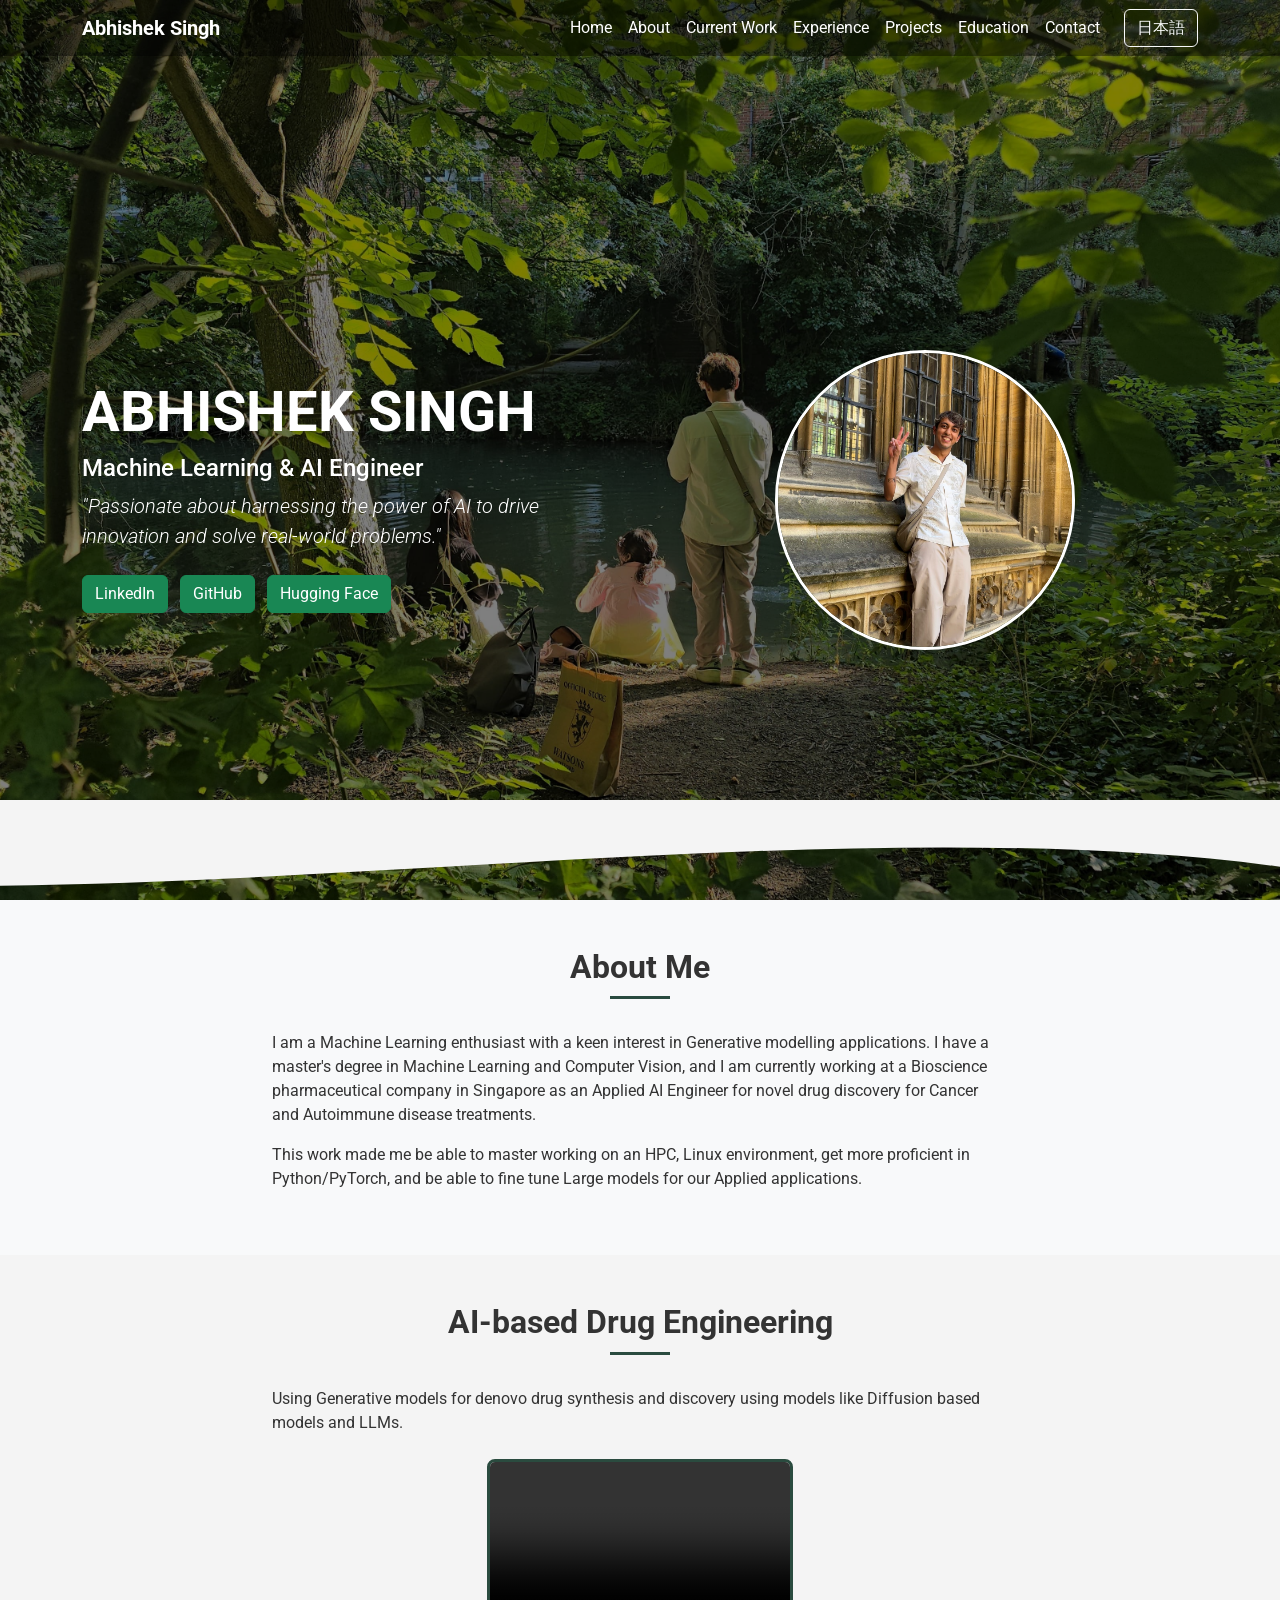
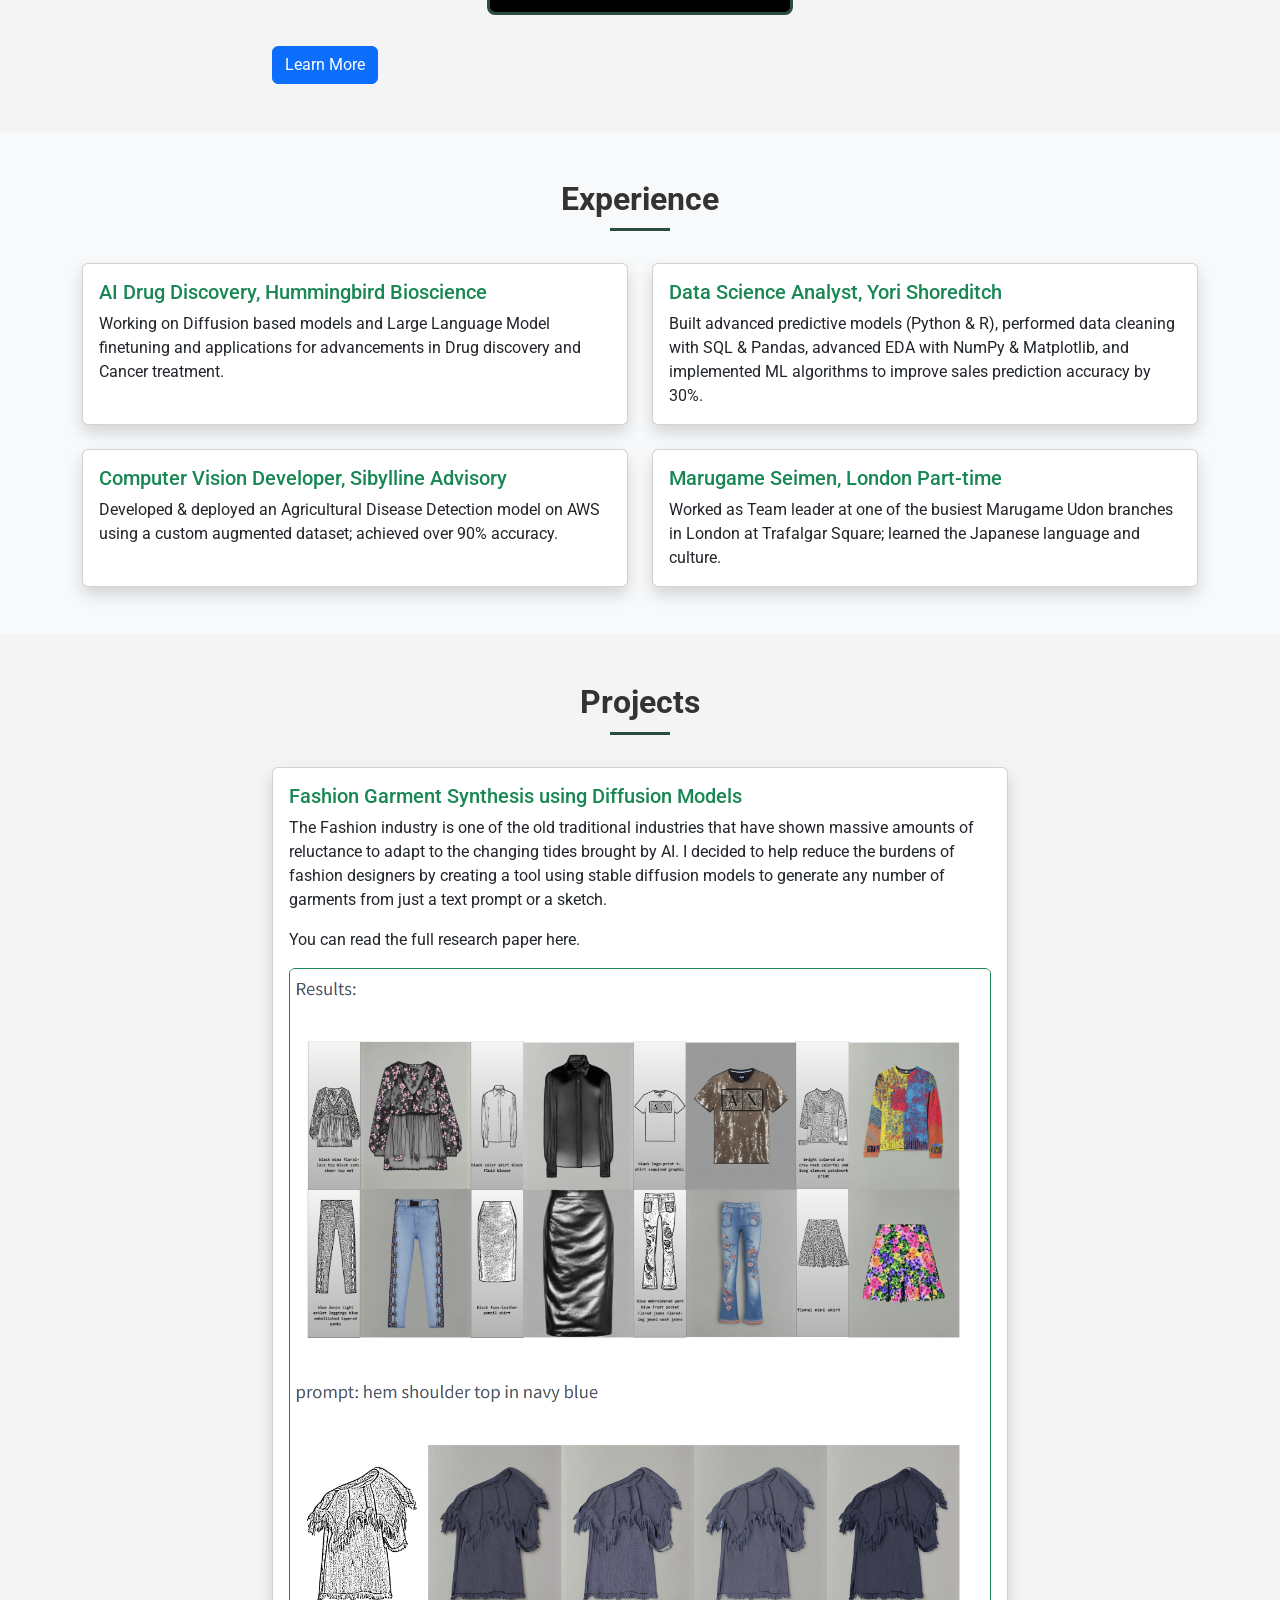
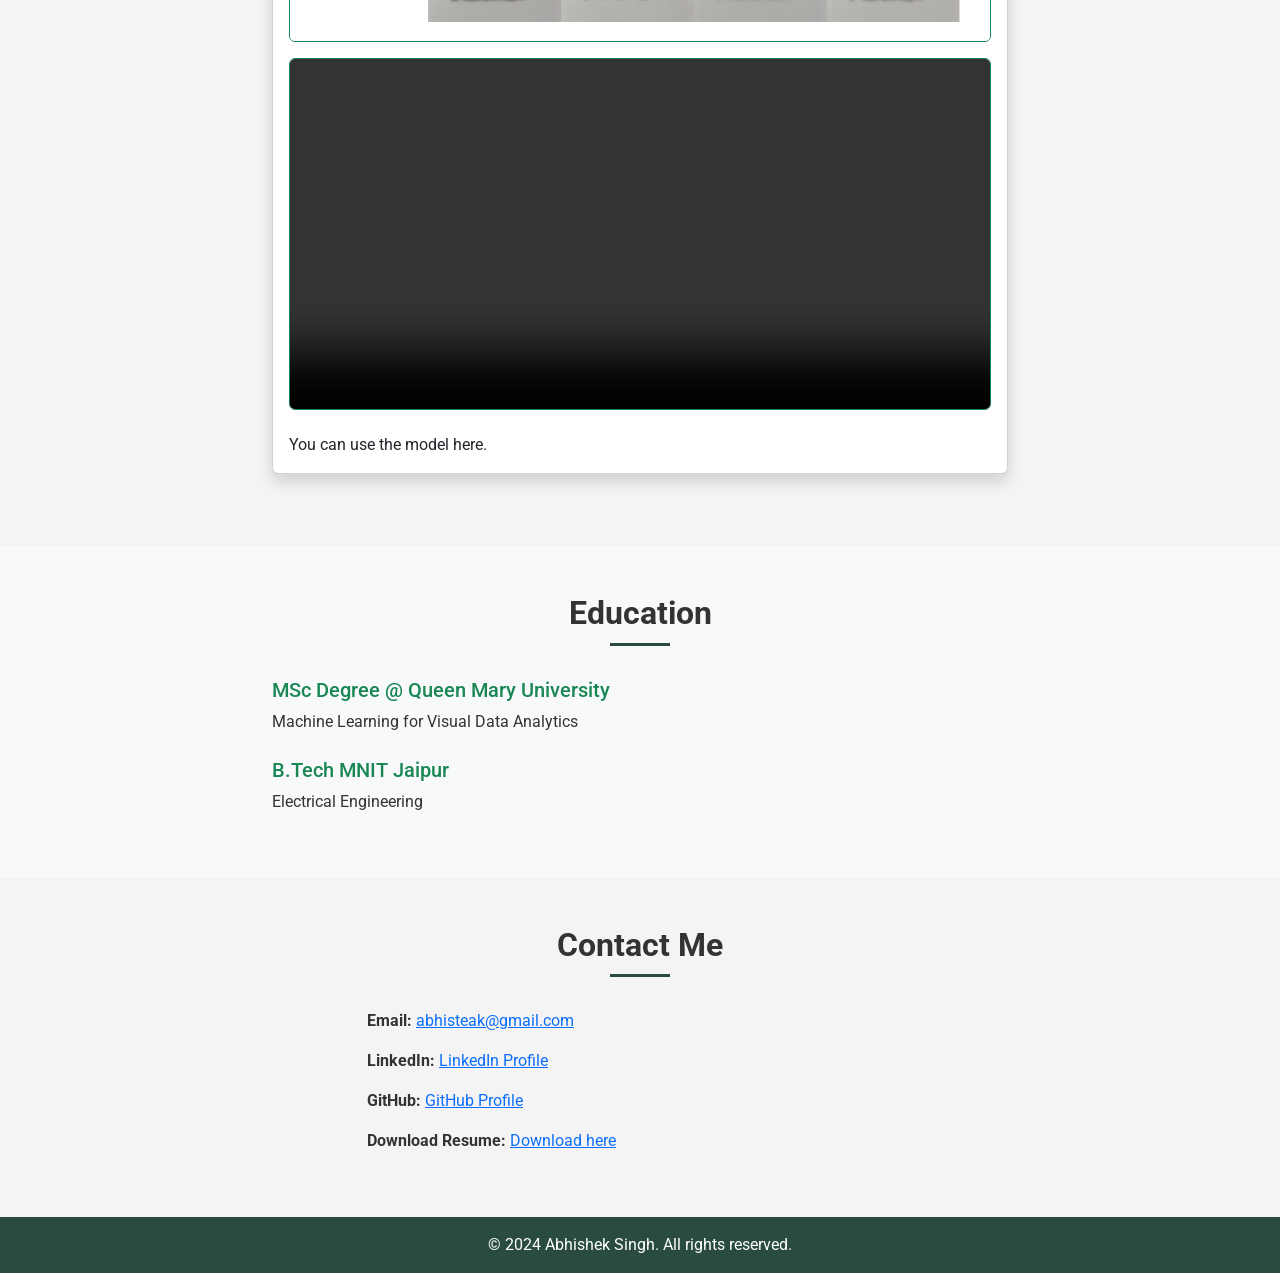
==== index.html @ 35bbe027 "Update index.html" ====
<!DOCTYPE html>
<html lang="en">
  <head>
    <meta charset="utf-8" />
    <meta name="viewport" content="width=device-width, initial-scale=1" />
    <title>Abhishek Singh | ML & AI Engineer</title>

    <!-- Bootstrap 5 CSS -->
    <link
      href="https://cdn.jsdelivr.net/npm/bootstrap@5.3.0/dist/css/bootstrap.min.css"
      rel="stylesheet"
    />

    <!-- Font Awesome (Icons) -->
    <link
      rel="stylesheet"
      href="https://cdnjs.cloudflare.com/ajax/libs/font-awesome/6.0.0-beta3/css/all.min.css"
    />

    <!-- Google Fonts: Roboto -->
    <link
      rel="stylesheet"
      href="https://fonts.googleapis.com/css2?family=Roboto:wght@300;400;500;700&display=swap"
    />

    <!-- Custom CSS -->
    <link rel="stylesheet" href="style.css" />
  </head>
  <body>
    <!-- ===== NAVBAR ===== -->
    <nav id="mainNav" class="navbar navbar-expand-lg navbar-dark fixed-top">
      <div class="container">
        <a class="navbar-brand fw-bold" href="#hero" id="nav-brand"
          >Abhishek Singh</a
        >
        <button
          class="navbar-toggler"
          type="button"
          data-bs-toggle="collapse"
          data-bs-target="#navbarResponsive"
          aria-controls="navbarResponsive"
          aria-expanded="false"
          aria-label="Toggle navigation"
        >
          <span class="navbar-toggler-icon"></span>
        </button>
        <div class="collapse navbar-collapse" id="navbarResponsive">
          <ul class="navbar-nav ms-auto mb-2 mb-lg-0">
            <li class="nav-item">
              <a class="nav-link" href="#hero" id="nav-home">Home</a>
            </li>
            <li class="nav-item">
              <a class="nav-link" href="#about" id="nav-about">About</a>
            </li>
            <li class="nav-item">
              <a class="nav-link" href="#showcase" id="nav-current-work"
                >Current Work</a
              >
            </li>
            <li class="nav-item">
              <a class="nav-link" href="#experience" id="nav-experience"
                >Experience</a
              >
            </li>
            <li class="nav-item">
              <a class="nav-link" href="#projects" id="nav-projects">Projects</a>
            </li>
            <li class="nav-item">
              <a class="nav-link" href="#education" id="nav-education"
                >Education</a
              >
            </li>
            <li class="nav-item">
              <a class="nav-link" href="#contact" id="nav-contact">Contact</a>
            </li>
          </ul>

          <!-- Translate Button -->
          <button class="btn btn-outline-light ms-3" id="translate-btn">
            日本語
          </button>
        </div>
      </div>
    </nav>

    <!-- ===== HERO SECTION ===== -->
    <header id="hero" class="hero-section d-flex align-items-center">
      <div class="hero-overlay"></div>
      <div class="container position-relative">
        <div class="row justify-content-center align-items-center">
          <!-- Hero Text -->
          <div
            class="col-lg-6 text-center text-lg-start hero-text mb-5 mb-lg-0"
            data-animate
          >
            <h1 class="display-4 fw-bold text-white" id="hero-title">
              ABHISHEK SINGH
            </h1>
            <h2 class="h4 text-white" id="hero-subtitle">
              Machine Learning &amp; AI Engineer
            </h2>
            <p class="lead fst-italic text-white mb-4" id="hero-tagline">
              "Passionate about harnessing the power of AI to drive innovation and solve
              real-world problems."
            </p>
            <div>
              <a
                href="https://www.linkedin.com/in/abhishekk5ingh"
                target="_blank"
                class="btn btn-success me-2 mb-2"
                id="hero-linkedin"
              >
                <i class="fab fa-linkedin"></i> LinkedIn
              </a>
              <a
                href="https://github.com/Abhi5ingh"
                target="_blank"
                class="btn btn-success me-2 mb-2"
                id="hero-github"
              >
                <i class="fab fa-github"></i> GitHub
              </a>
              <a
                href="https://huggingface.co/Abhi5ingh"
                target="_blank"
                class="btn btn-success mb-2"
                id="hero-huggingface"
              >
                <i class="fas fa-robot"></i> Hugging Face
              </a>
            </div>
          </div>

          <!-- Hero Image -->
          <div class="col-lg-6 text-center hero-image" data-animate>
            <img
              src="IMG_4538.jpg"
              alt="Abhishek Singh"
              class="rounded-circle border border-3 border-white shadow"
              style="width:300px; height:300px; object-fit:cover;"
            />
          </div>
        </div>
      </div>
      <!-- Wave Divider -->
      <div class="hero-wave">
        <svg viewBox="0 0 500 150" preserveAspectRatio="none">
          <path
            d="M0.00,49.98 C150.00,150.00 349.80,-50.00 500.00,49.98
               L500.00,150.00 L0.00,150.00 Z"
          ></path>
        </svg>
      </div>
    </header>

    <!-- ===== ABOUT SECTION ===== -->
    <section id="about" class="py-5 bg-light">
      <div class="container">
        <div class="text-center mb-4">
          <h2 class="section-title" id="about-title">About Me</h2>
        </div>
        <div class="row justify-content-center">
          <div class="col-lg-8" data-animate>
            <p class="mb-3" id="about-text1">
              I am a Machine Learning enthusiast with a keen interest in Generative
              modelling applications. I have a master's degree in Machine Learning and
              Computer Vision, and I am currently working at a Bioscience pharmaceutical
              company in Singapore as an Applied AI Engineer for novel drug discovery for
              Cancer and Autoimmune disease treatments.
            </p>
            <p id="about-text2">
              This work made me be able to master working on an HPC, Linux environment, get
              more proficient in Python/PyTorch, and be able to fine tune Large models for
              our Applied applications.
            </p>
          </div>
        </div>
      </div>
    </section>

    <!-- ===== SHOWCASE / CURRENT WORK ===== -->
    <section id="showcase" class="py-5">
      <div class="container">
        <div class="text-center mb-4">
          <h2 class="section-title" id="showcase-title">AI-based Drug Engineering</h2>
        </div>
        <div class="row justify-content-center">
          <div class="col-lg-8" data-animate>
            <p id="showcase-text">
              Using Generative models for denovo drug synthesis and discovery using models
              like Diffusion based models and LLMs.
            </p>
            <div class="text-center my-4">
              <video
                controls
                autoplay
                loop
                muted
                style="max-width:100%; border:3px solid #2A4B3F; border-radius:8px;"
              >
                <source src="XXXX_camera-spin.mp4" type="video/mp4" />
                Your browser does not support the video tag.
              </video>
            </div>
            <button id="more-info-btn" class="btn btn-primary">Learn More</button>
          </div>
        </div>
      </div>
    </section>

    <!-- Showcase Modal (Bootstrap) -->
    <div
      class="modal fade"
      id="showcaseModal"
      tabindex="-1"
      aria-labelledby="showcaseModalLabel"
      aria-hidden="true"
    >
      <div class="modal-dialog modal-dialog-centered modal-lg">
        <div class="modal-content">
          <div class="modal-header" id="modal-header">
            <h3 class="modal-title" id="modal-title">Showcase Details</h3>
            <button
              type="button"
              class="btn-close"
              data-bs-dismiss="modal"
              aria-label="Close"
            ></button>
          </div>
          <div class="modal-body" id="modal-body">
            <p id="modal-paragraph">
              During my 6-month tenure in Singapore, I delved deeper into Bioinformatics
              and Microbiology, merging that knowledge with advanced AI/ML techniques to
              pioneer a revolutionary approach to drug discovery. By leveraging
              generative models such as <strong>RFDiffusion</strong> and large language
              models (<strong>ESM3, ProBert</strong>), I worked on designing novel
              antibodies to combat cancer and autoimmune diseases. This synergy between
              biology and AI has the potential to accelerate breakthroughs and bring
              transformative treatments to patients worldwide.
            </p>
            <img src="prot.gif" alt="Detailed GIF" class="img-fluid" />
          </div>
        </div>
      </div>
    </div>

    <!-- ===== EXPERIENCE SECTION ===== -->
    <section id="experience" class="py-5 bg-light">
      <div class="container">
        <div class="text-center mb-4">
          <h2 class="section-title" id="experience-title">Experience</h2>
        </div>
        <div class="row row-cols-1 row-cols-md-2 g-4">
          <div class="col" data-animate>
            <div class="card h-100 shadow">
              <div class="card-body">
                <h5 class="card-title text-success" id="exp1-title">
                  AI Drug Discovery, Hummingbird Bioscience
                </h5>
                <p class="card-text" id="exp1-text">
                  Working on Diffusion based models and Large Language Model finetuning and
                  applications for advancements in Drug discovery and Cancer treatment.
                </p>
              </div>
            </div>
          </div>
          <div class="col" data-animate>
            <div class="card h-100 shadow">
              <div class="card-body">
                <h5 class="card-title text-success" id="exp2-title">
                  Data Science Analyst, Yori Shoreditch
                </h5>
                <p class="card-text" id="exp2-text">
                  Built advanced predictive models (Python &amp; R), performed data cleaning
                  with SQL &amp; Pandas, advanced EDA with NumPy &amp; Matplotlib, and
                  implemented ML algorithms to improve sales prediction accuracy by 30%.
                </p>
              </div>
            </div>
          </div>
          <div class="col" data-animate>
            <div class="card h-100 shadow">
              <div class="card-body">
                <h5 class="card-title text-success" id="exp3-title">
                  Computer Vision Developer, Sibylline Advisory
                </h5>
                <p class="card-text" id="exp3-text">
                  Developed &amp; deployed an Agricultural Disease Detection model on AWS
                  using a custom augmented dataset; achieved over 90% accuracy.
                </p>
              </div>
            </div>
          </div>
          <div class="col" data-animate>
            <div class="card h-100 shadow">
              <div class="card-body">
                <h5 class="card-title text-success" id="exp4-title">
                  Marugame Seimen, London Part-time
                </h5>
                <p class="card-text" id="exp4-text">
                  Worked as Team leader at one of the busiest Marugame Udon branches in
                  London at Trafalgar Square; learned the Japanese language and culture.
                </p>
              </div>
            </div>
          </div>
        </div>
      </div>
    </section>

    <!-- ===== PROJECTS SECTION ===== -->
    <section id="projects" class="py-5">
      <div class="container">
        <div class="text-center mb-4">
          <h2 class="section-title" id="projects-title">Projects</h2>
        </div>
        <div class="row justify-content-center">
          <div class="col-lg-8" data-animate>
            <div class="card mb-4 shadow">
              <div class="card-body">
                <h5 class="card-title text-success" id="proj1-title">
                  Fashion Garment Synthesis using Diffusion Models
                </h5>
                <p class="card-text" id="proj1-text1">
                  The Fashion industry is one of the old traditional industries that have
                  shown massive amounts of reluctance to adapt to the changing tides
                  brought by AI. I decided to help reduce the burdens of fashion designers
                  by creating a tool using stable diffusion models to generate any number
                  of garments from just a text prompt or a sketch.
                </p>
                <p class="card-text" id="proj1-text2">
                  You can read the full research paper
                  <a href="https://arxiv.org/abs/2404.18591" target="_blank">here</a>.
                </p>
                <img
                  src="ss.png"
                  alt="Fashion Garment Results"
                  class="img-fluid mb-3 border border-success rounded"
                />
                <video
                  controls
                  autoplay
                  loop
                  muted
                  class="w-100 border border-success rounded mb-3"
                >
                  <source src="sd.mp4" type="video/mp4" />
                </video>
                <p class="card-text" id="proj1-text3">
                  You can use the model
                  <a
                    href="https://huggingface.co/spaces/Abhi5ingh/fashionsd"
                    target="_blank"
                    >here</a
                  >.
                </p>
              </div>
            </div>
          </div>
        </div>
      </div>
    </section>

    <!-- ===== EDUCATION SECTION ===== -->
    <section id="education" class="py-5 bg-light">
      <div class="container">
        <div class="text-center mb-4">
          <h2 class="section-title" id="education-title">Education</h2>
        </div>
        <div class="row justify-content-center">
          <div class="col-lg-8" data-animate>
            <h5 class="text-success" id="edu1-title">MSc Degree @ Queen Mary University</h5>
            <p id="edu1-text">Machine Learning for Visual Data Analytics</p>
            <h5 class="text-success mt-4" id="edu2-title">B.Tech MNIT Jaipur</h5>
            <p id="edu2-text">Electrical Engineering</p>
          </div>
        </div>
      </div>
    </section>

    <!-- ===== CONTACT SECTION ===== -->
    <section id="contact" class="py-5">
      <div class="container">
        <div class="text-center mb-4">
          <h2 class="section-title" id="contact-title">Contact Me</h2>
        </div>
        <div class="row justify-content-center">
          <div class="col-lg-6" data-animate>
            <p>
              <strong id="contact-email-label">Email:</strong>
              <a href="mailto:abhisteak@gmail.com" id="contact-email-link"
                >abhisteak@gmail.com</a
              >
            </p>
            <p>
              <strong id="contact-linkedin-label">LinkedIn:</strong>
              <a
                href="https://www.linkedin.com/in/abhishekk5ingh"
                target="_blank"
                id="contact-linkedin-link"
                >LinkedIn Profile</a
              >
            </p>
            <p>
              <strong id="contact-github-label">GitHub:</strong>
              <a href="https://github.com/Abhi5ingh" target="_blank" id="contact-github-link"
                >GitHub Profile</a
              >
            </p>
            <p>
              <strong id="contact-resume-label">Download Resume:</strong>
              <a href="abhi_tech_uk.pdf" target="_blank" id="contact-resume-link"
                >Download here</a
              >
            </p>
          </div>
        </div>
      </div>
    </section>

    <!-- ===== FOOTER ===== -->
    <footer class="py-3" style="background-color: #2A4B3F;">
      <div class="container text-center text-white">
        <p class="mb-0" id="footer-text">© 2024 Abhishek Singh. All rights reserved.</p>
      </div>
    </footer>

    <!-- Bootstrap 5 JS (Popper + Bootstrap) -->
    <script
      src="https://cdn.jsdelivr.net/npm/bootstrap@5.3.0/dist/js/bootstrap.bundle.min.js"
    ></script>

    <!-- Custom JS -->
    <script src="script.js"></script>
  </body>
</html>
---- style.css ----
/* style.css
   Custom styling for your Bootstrap-based site
*/

/* Body defaults */
body {
  font-family: 'Roboto', sans-serif;
  background-color: #f4f4f4;
  color: #333;
  margin: 0;
  padding: 0;
  min-height: 100vh;
  scroll-behavior: smooth;
}

/* 
  NAVBAR 
  Make the navbar text stand out over the hero background
  by using a semi-transparent background until scrolling.
*/
#mainNav {
  background-color: rgba(0, 0, 0, 0.4); /* semi-transparent black */
  transition: background-color 0.3s;
}
#mainNav.scrolled {
  background-color: #2A4B3F !important; /* solid forest green on scroll */
}

/* Make sure navbar text is white on the hero background */
.navbar-dark .navbar-nav .nav-link {
  color: #fff !important;
}
.navbar-dark .navbar-nav .nav-link:hover {
  color: #ffd700 !important; /* gold hover */
}
.navbar-brand {
  color: #fff !important;
}

/* HERO SECTION with your forest-lake background */
.hero-section {
  background: url('herobg.jpg') center center/cover no-repeat;
  position: relative;
  min-height: 100vh;
  padding-top: 100px; /* space for navbar */
}
.hero-overlay {
  position: absolute;
  top: 0; 
  left: 0; 
  right: 0; 
  bottom: 0;
  background-color: rgba(0, 0, 0, 0.5); /* Dark overlay for legibility */
}
.hero-wave {
  position: absolute;
  bottom: 0;
  width: 100%;
  line-height: 0;
  transform: rotate(180deg); /* flips the wave vertically */
}
.hero-wave svg {
  display: block;
  width: calc(130% + 1.3px);
  height: 100px;
}
.hero-wave path {
  fill: #f4f4f4; /* next section's bg color */
}

/* Section titles */
.section-title {
  font-size: 2rem;
  font-weight: 700;
  color: #333;
  position: relative;
  display: inline-block;
}
.section-title::after {
  content: "";
  display: block;
  width: 60px;
  height: 3px;
  background-color: #2A4B3F; /* forest green accent */
  margin: 10px auto 0;
}

/* Fade-in animation for data-animate elements */
[data-animate] {
  opacity: 0;
  transform: translateY(20px);
  transition: all 0.6s ease;
}
[data-animate].active {
  opacity: 1;
  transform: translateY(0);
}

/* Modal Custom Styling */
.modal-content {
  border: 3px solid #2A4B3F;
  border-radius: 8px;
}
.modal-header {
  background-color: #2A4B3F;
  color: #fff;
  border-bottom: none;
}
.modal-body {
  background-color: #fff;
  color: #333;
}
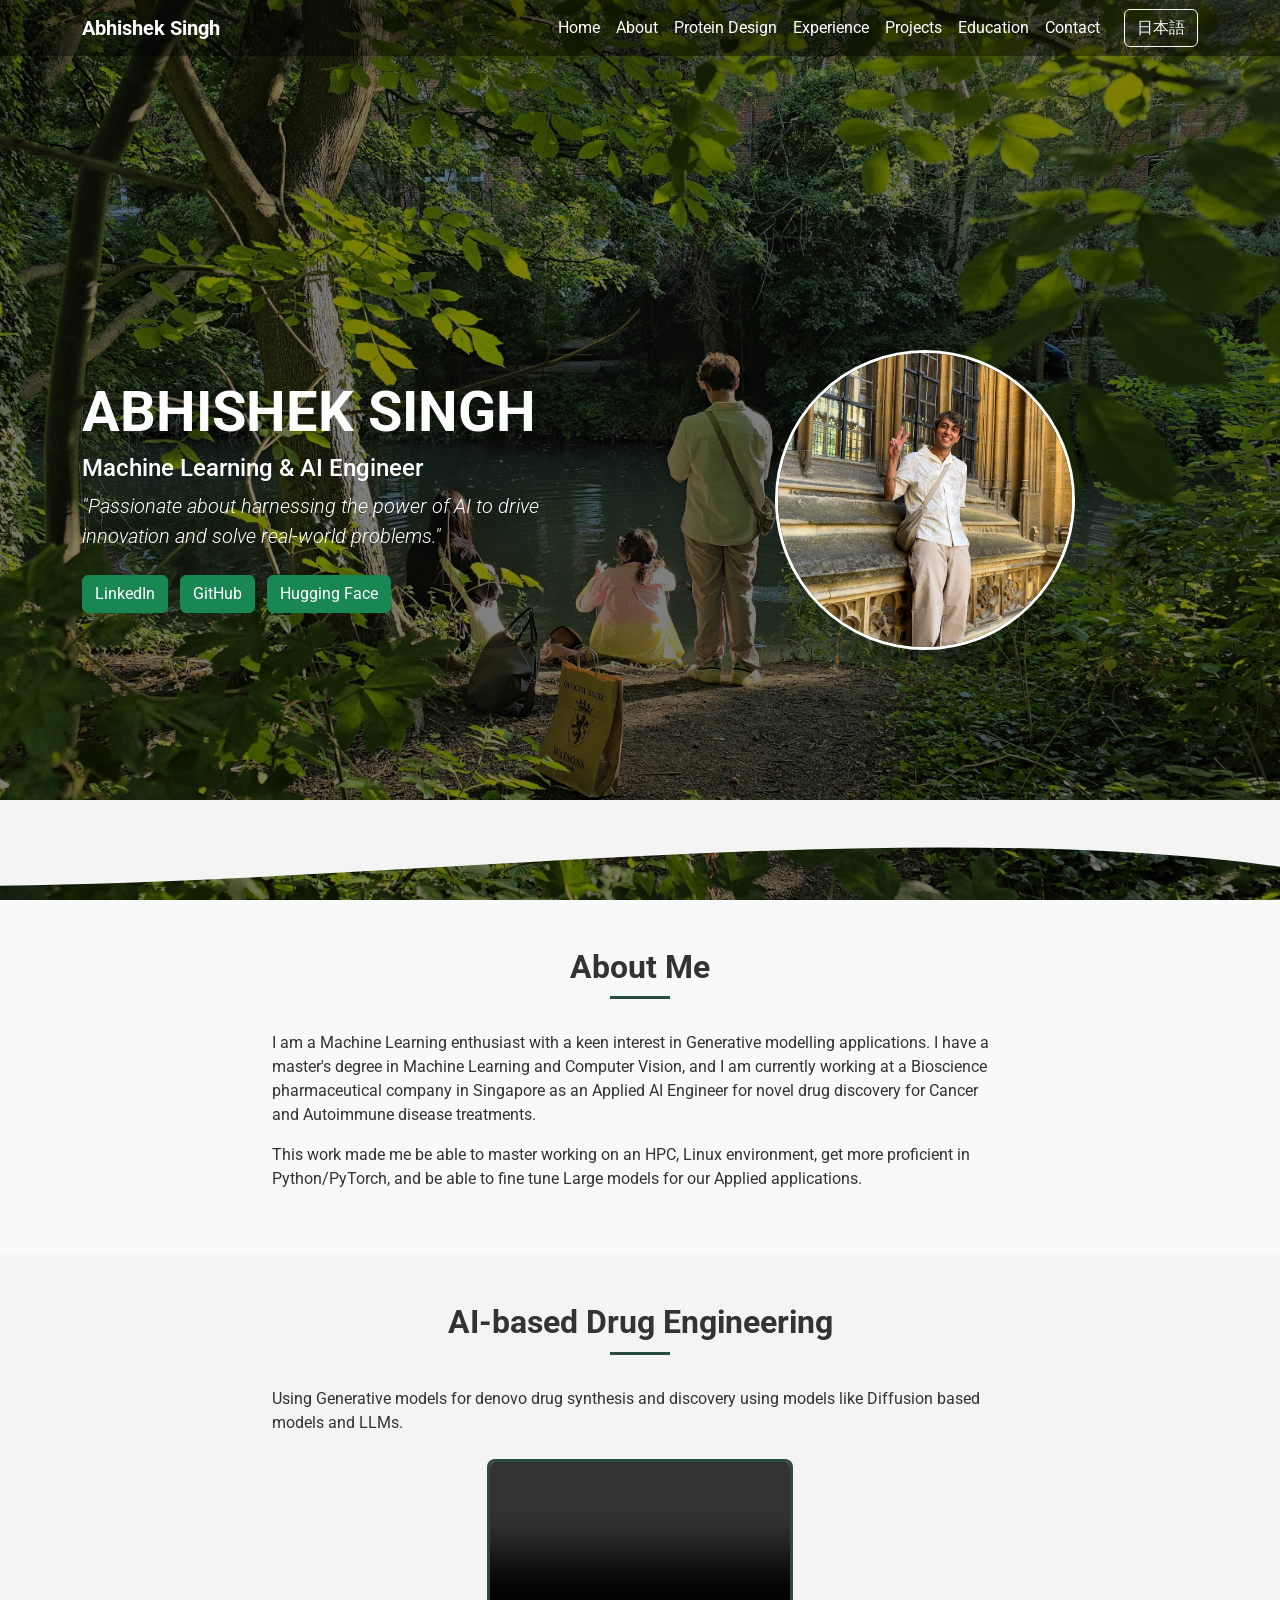
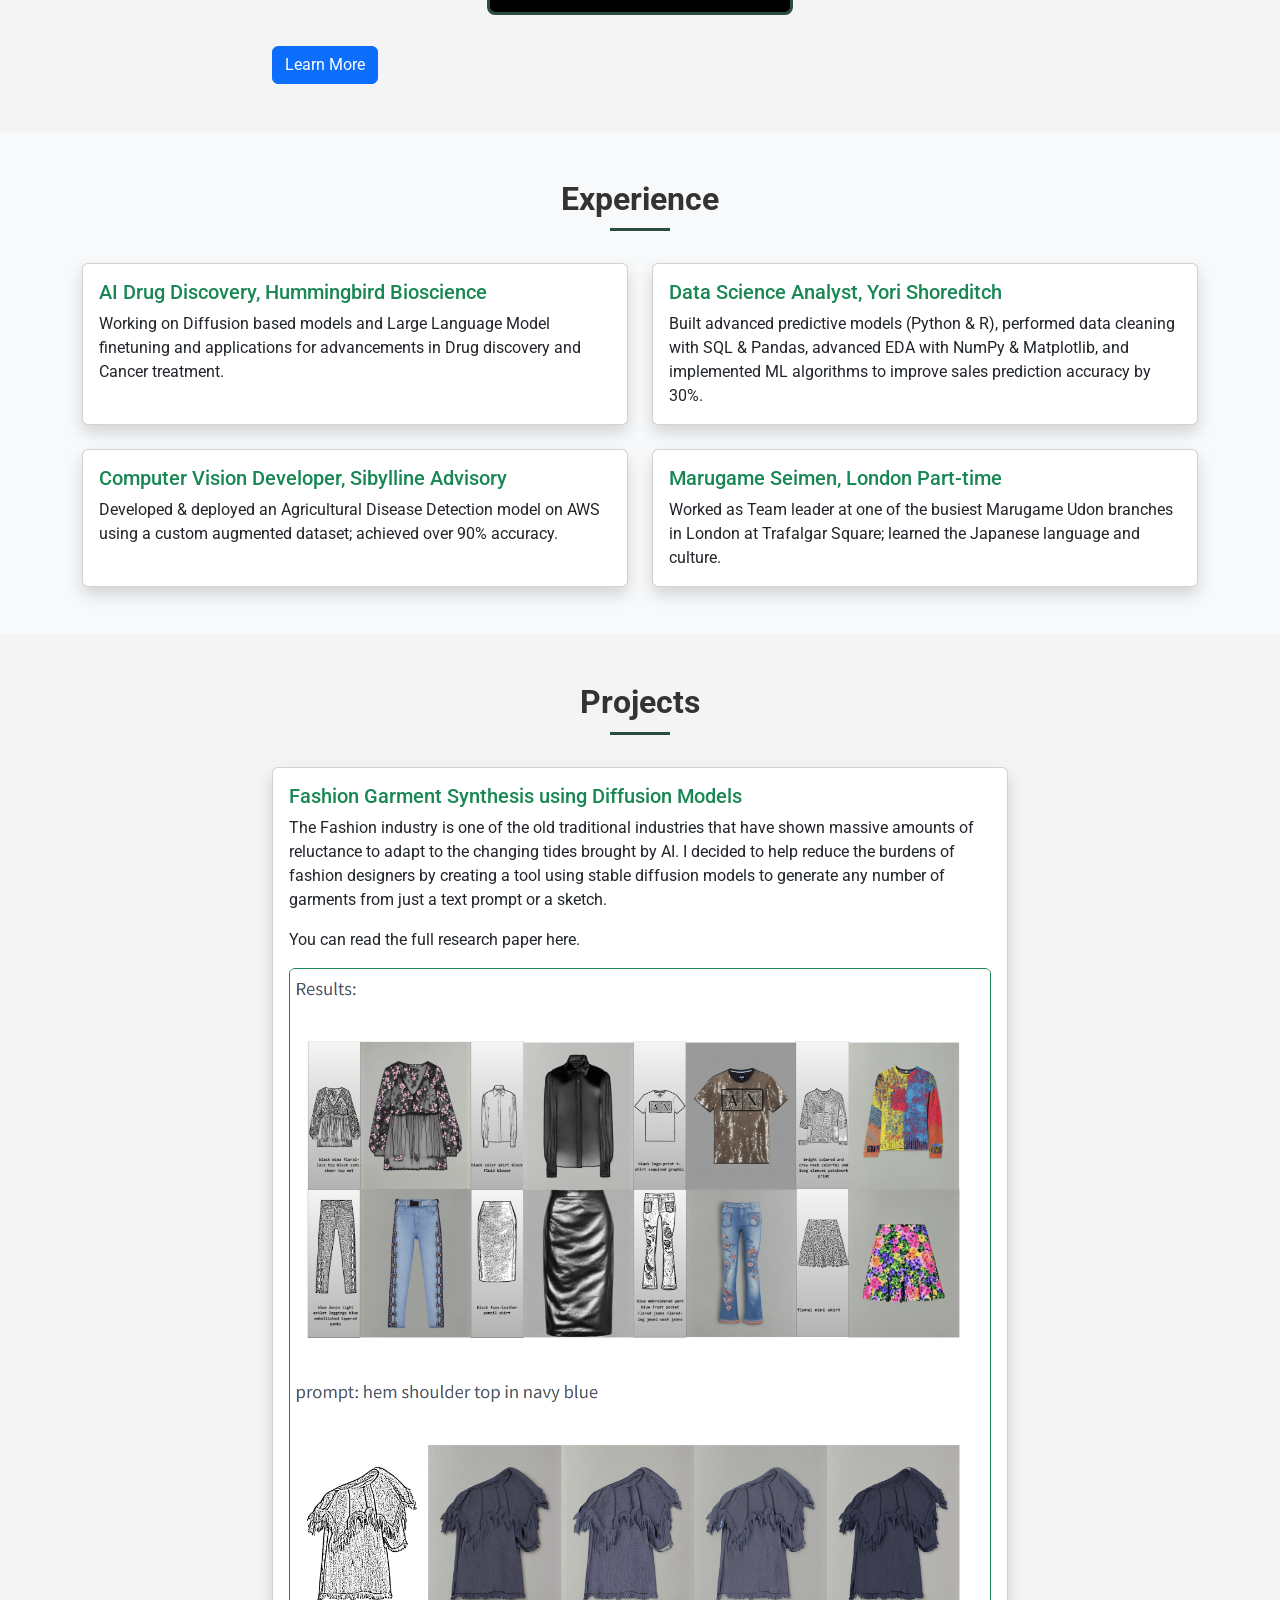
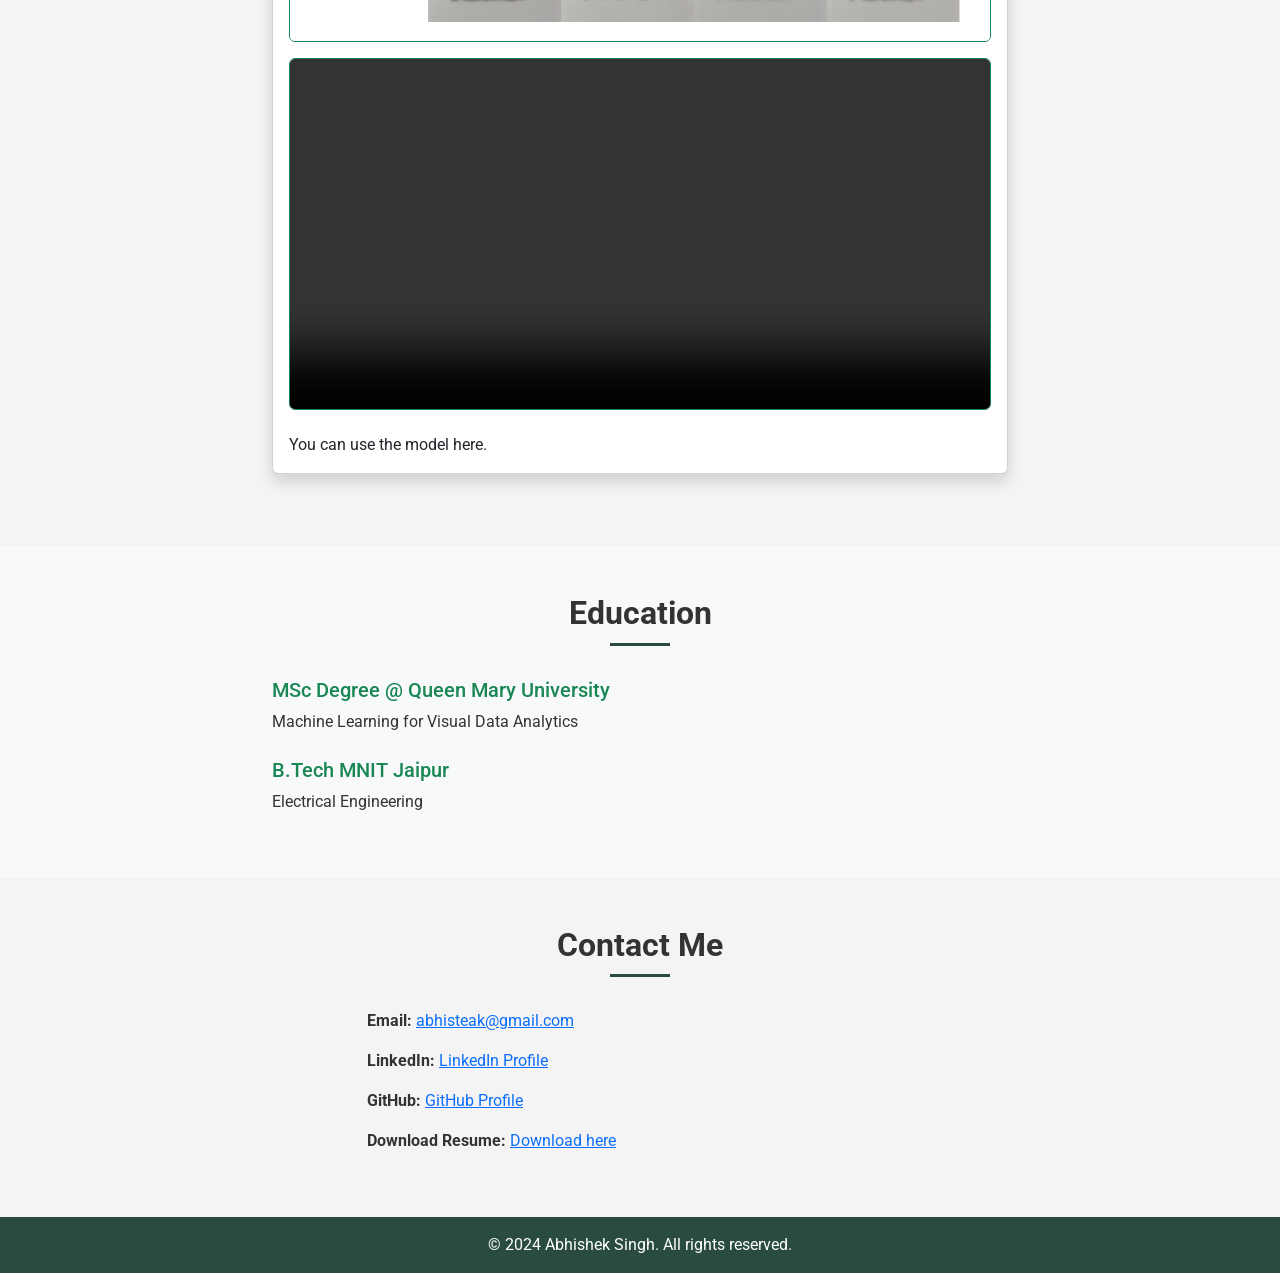
==== commit be38351d: "Update index.html" ====
--- a/index.html
+++ b/index.html
@@ -53,10 +53,9 @@
               <a class="nav-link" href="#about" id="nav-about">About</a>
             </li>
             <li class="nav-item">
-              <a class="nav-link" href="#showcase" id="nav-current-work"
-                >Current Work</a
-              >
-            </li>
+              <a class="nav-link" href="protein.html">Protein Design</a>
+            </li>
+
             <li class="nav-item">
               <a class="nav-link" href="#experience" id="nav-experience"
                 >Experience</a
@@ -82,6 +81,7 @@
         </div>
       </div>
     </nav>
+
 
     <!-- ===== HERO SECTION ===== -->
     <header id="hero" class="hero-section d-flex align-items-center">
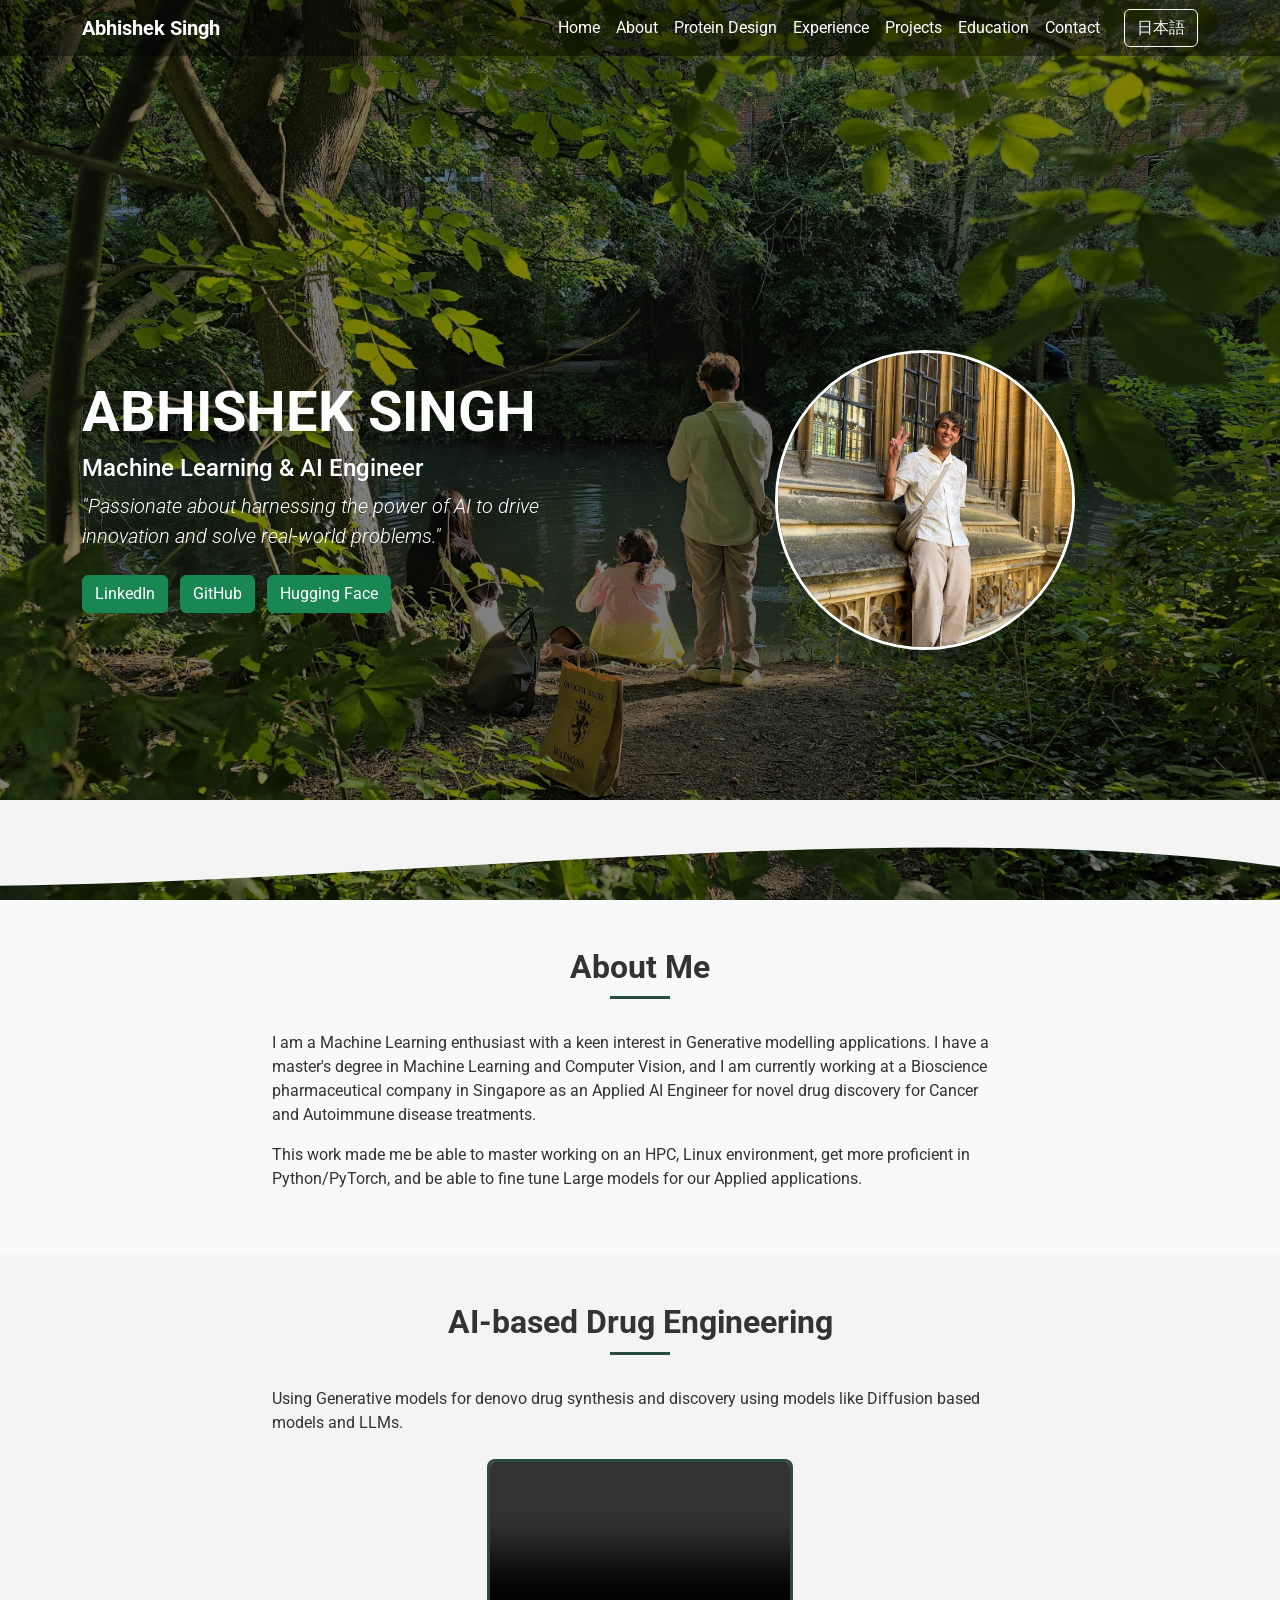
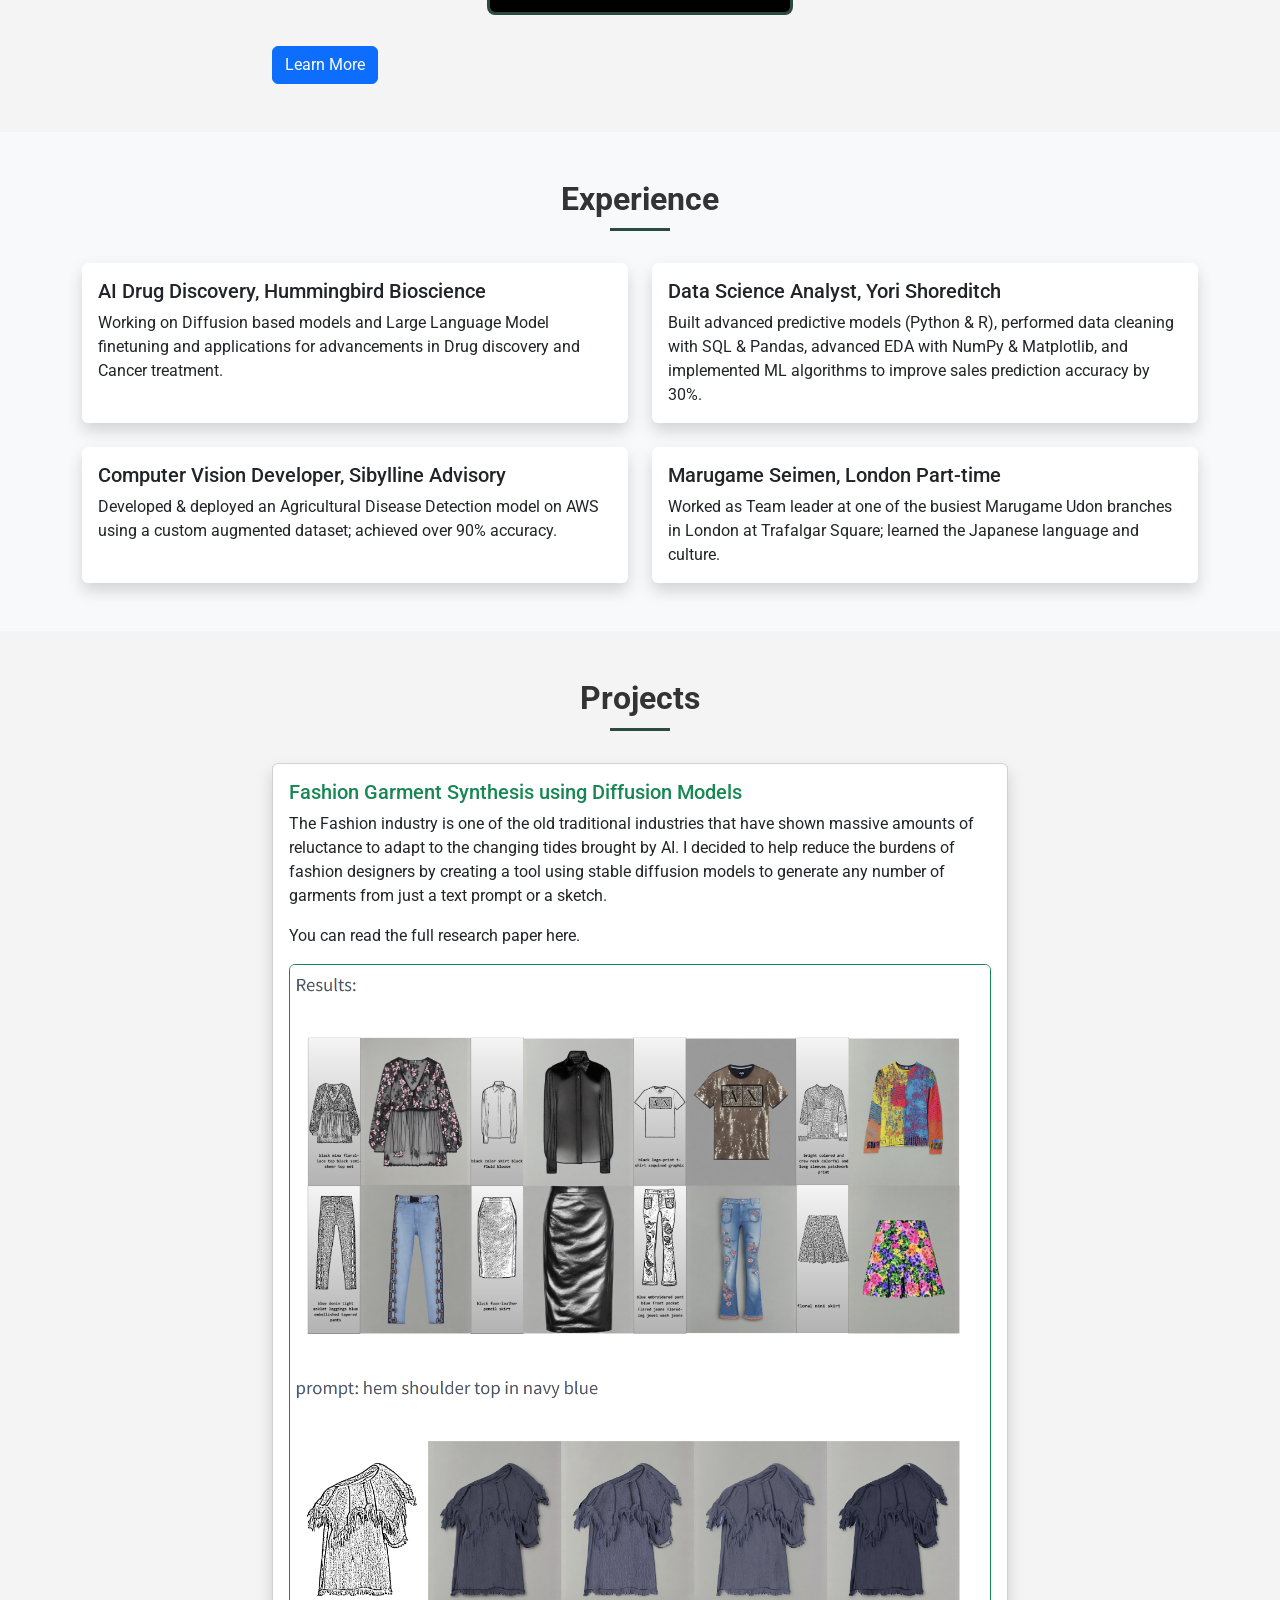
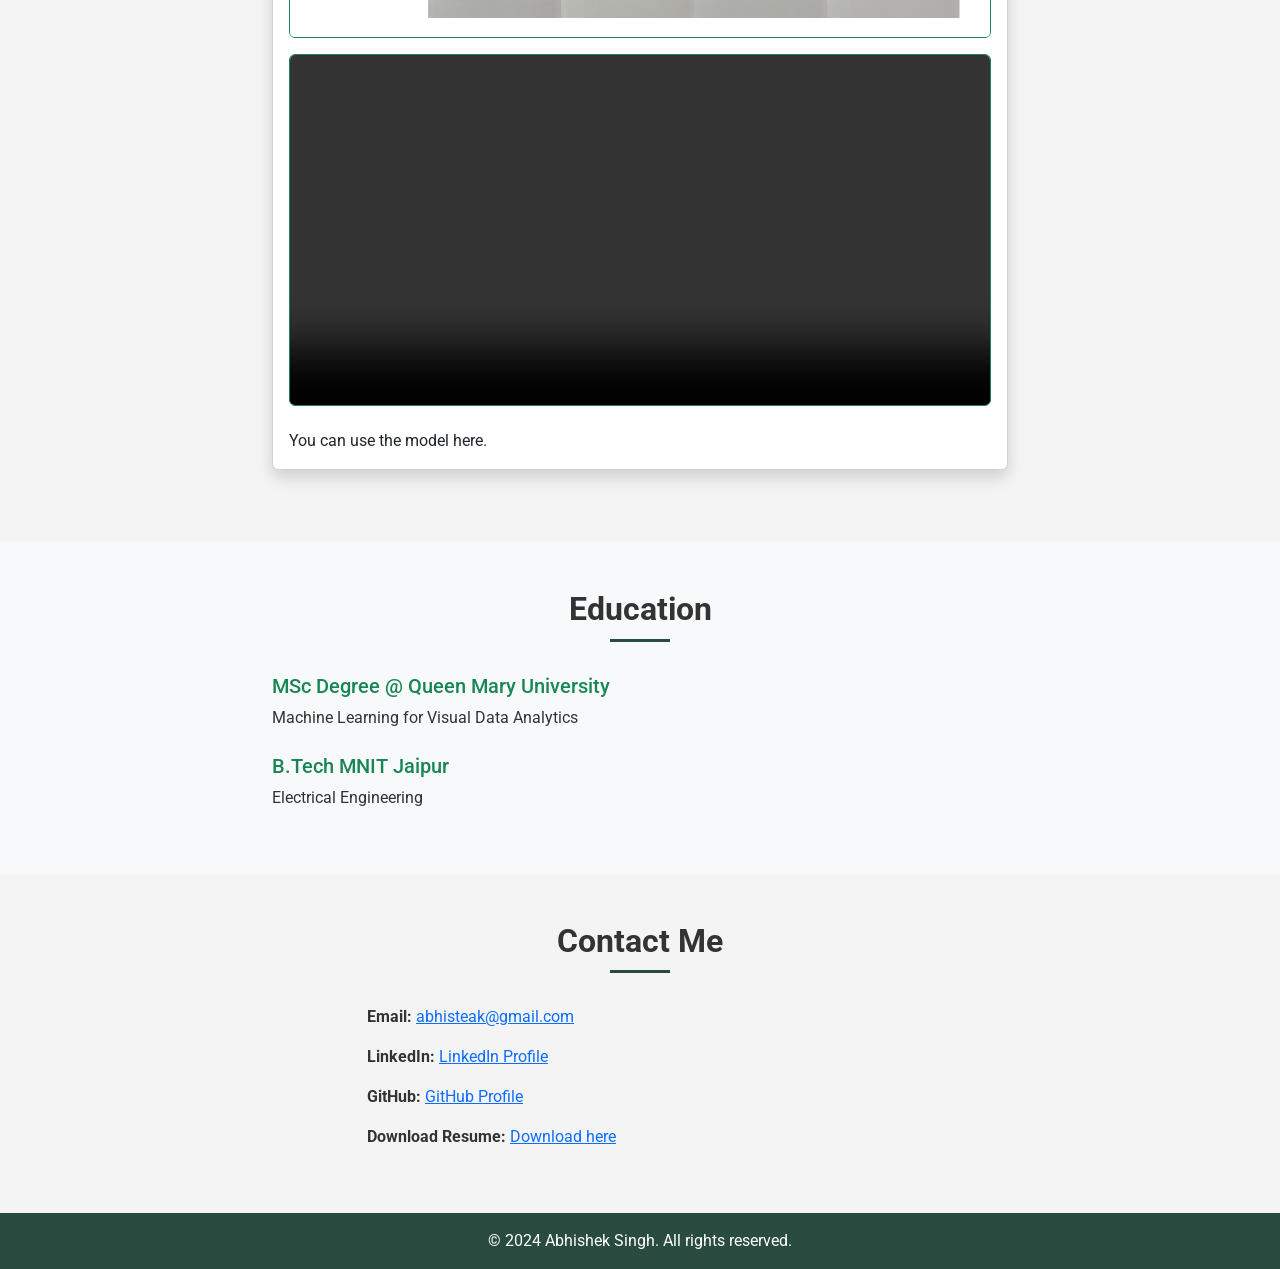
==== commit d8123503: "Update index.html" ====
--- a/index.html
+++ b/index.html
@@ -188,7 +188,14 @@
           <div class="col-lg-8" data-animate>
             <p id="showcase-text">
               Using Generative models for denovo drug synthesis and discovery using models
-              like Diffusion based models and LLMs.
+              like Diffusion based models and LLMs. During my tenure in Singapore, I delved deeper into Bioinformatics
+              and Microbiology, merging that knowledge with advanced AI/ML techniques to
+              pioneer a revolutionary approach to drug discovery. By leveraging
+              generative models such as <strong>RFDiffusion</strong> and large language
+              models (<strong>ESM3, ProBert</strong>), I worked on designing novel
+              antibodies to combat cancer and autoimmune diseases. This synergy between
+              biology and AI has the potential to accelerate breakthroughs and bring
+              transformative treatments to patients worldwide.
             </p>
             <div class="text-center my-4">
               <video
@@ -208,105 +215,75 @@
       </div>
     </section>
 
-    <!-- Showcase Modal (Bootstrap) -->
-    <div
-      class="modal fade"
-      id="showcaseModal"
-      tabindex="-1"
-      aria-labelledby="showcaseModalLabel"
-      aria-hidden="true"
-    >
-      <div class="modal-dialog modal-dialog-centered modal-lg">
-        <div class="modal-content">
-          <div class="modal-header" id="modal-header">
-            <h3 class="modal-title" id="modal-title">Showcase Details</h3>
-            <button
-              type="button"
-              class="btn-close"
-              data-bs-dismiss="modal"
-              aria-label="Close"
-            ></button>
-          </div>
-          <div class="modal-body" id="modal-body">
-            <p id="modal-paragraph">
-              During my 6-month tenure in Singapore, I delved deeper into Bioinformatics
-              and Microbiology, merging that knowledge with advanced AI/ML techniques to
-              pioneer a revolutionary approach to drug discovery. By leveraging
-              generative models such as <strong>RFDiffusion</strong> and large language
-              models (<strong>ESM3, ProBert</strong>), I worked on designing novel
-              antibodies to combat cancer and autoimmune diseases. This synergy between
-              biology and AI has the potential to accelerate breakthroughs and bring
-              transformative treatments to patients worldwide.
-            </p>
-            <img src="prot.gif" alt="Detailed GIF" class="img-fluid" />
-          </div>
-        </div>
-      </div>
+
+<!-- ===== EXPERIENCE SECTION ===== -->
+<section id="experience" class="py-5 bg-light">
+  <div class="container">
+    <div class="text-center mb-4">
+      <h2 class="section-title">Experience</h2>
     </div>
 
-    <!-- ===== EXPERIENCE SECTION ===== -->
-    <section id="experience" class="py-5 bg-light">
-      <div class="container">
-        <div class="text-center mb-4">
-          <h2 class="section-title" id="experience-title">Experience</h2>
-        </div>
-        <div class="row row-cols-1 row-cols-md-2 g-4">
-          <div class="col" data-animate>
-            <div class="card h-100 shadow">
-              <div class="card-body">
-                <h5 class="card-title text-success" id="exp1-title">
-                  AI Drug Discovery, Hummingbird Bioscience
-                </h5>
-                <p class="card-text" id="exp1-text">
-                  Working on Diffusion based models and Large Language Model finetuning and
-                  applications for advancements in Drug discovery and Cancer treatment.
-                </p>
-              </div>
+    <!-- Bootstrap row with 2 columns per row (on md+) -->
+    <div class="row row-cols-1 row-cols-md-2 g-4">
+      
+      <!-- Card 1: AI Drug Discovery, clickable link to protein.html -->
+      <div class="col">
+        <a href="protein.html" class="text-decoration-none text-dark">
+          <div class="card h-100 shadow hover-card border-0">
+            <div class="card-body">
+              <h5 class="card-title">AI Drug Discovery, Hummingbird Bioscience</h5>
+              <p class="card-text">
+                Working on Diffusion based models and Large Language Model finetuning 
+                and applications for advancements in Drug discovery and Cancer treatment.
+              </p>
             </div>
           </div>
-          <div class="col" data-animate>
-            <div class="card h-100 shadow">
-              <div class="card-body">
-                <h5 class="card-title text-success" id="exp2-title">
-                  Data Science Analyst, Yori Shoreditch
-                </h5>
-                <p class="card-text" id="exp2-text">
-                  Built advanced predictive models (Python &amp; R), performed data cleaning
-                  with SQL &amp; Pandas, advanced EDA with NumPy &amp; Matplotlib, and
-                  implemented ML algorithms to improve sales prediction accuracy by 30%.
-                </p>
-              </div>
-            </div>
-          </div>
-          <div class="col" data-animate>
-            <div class="card h-100 shadow">
-              <div class="card-body">
-                <h5 class="card-title text-success" id="exp3-title">
-                  Computer Vision Developer, Sibylline Advisory
-                </h5>
-                <p class="card-text" id="exp3-text">
-                  Developed &amp; deployed an Agricultural Disease Detection model on AWS
-                  using a custom augmented dataset; achieved over 90% accuracy.
-                </p>
-              </div>
-            </div>
-          </div>
-          <div class="col" data-animate>
-            <div class="card h-100 shadow">
-              <div class="card-body">
-                <h5 class="card-title text-success" id="exp4-title">
-                  Marugame Seimen, London Part-time
-                </h5>
-                <p class="card-text" id="exp4-text">
-                  Worked as Team leader at one of the busiest Marugame Udon branches in
-                  London at Trafalgar Square; learned the Japanese language and culture.
-                </p>
-              </div>
-            </div>
-          </div>
-        </div>
-      </div>
-    </section>
+        </a>
+      </div>
+
+      <!-- Card 2: Data Science Analyst -->
+      <div class="col">
+        <div class="card h-100 shadow hover-card border-0">
+          <div class="card-body">
+            <h5 class="card-title">Data Science Analyst, Yori Shoreditch</h5>
+            <p class="card-text">
+              Built advanced predictive models (Python &amp; R), performed data cleaning 
+              with SQL &amp; Pandas, advanced EDA with NumPy &amp; Matplotlib, and 
+              implemented ML algorithms to improve sales prediction accuracy by 30%.
+            </p>
+          </div>
+        </div>
+      </div>
+
+      <!-- Card 3: Computer Vision Developer -->
+      <div class="col">
+        <div class="card h-100 shadow hover-card border-0">
+          <div class="card-body">
+            <h5 class="card-title">Computer Vision Developer, Sibylline Advisory</h5>
+            <p class="card-text">
+              Developed &amp; deployed an Agricultural Disease Detection model on AWS 
+              using a custom augmented dataset; achieved over 90% accuracy.
+            </p>
+          </div>
+        </div>
+      </div>
+
+      <!-- Card 4: Marugame Seimen -->
+      <div class="col">
+        <div class="card h-100 shadow hover-card border-0">
+          <div class="card-body">
+            <h5 class="card-title">Marugame Seimen, London Part-time</h5>
+            <p class="card-text">
+              Worked as Team leader at one of the busiest Marugame Udon branches in 
+              London at Trafalgar Square; learned the Japanese language and culture.
+            </p>
+          </div>
+        </div>
+      </div>
+
+    </div> <!-- row -->
+  </div> <!-- container -->
+</section>
 
     <!-- ===== PROJECTS SECTION ===== -->
     <section id="projects" class="py-5">
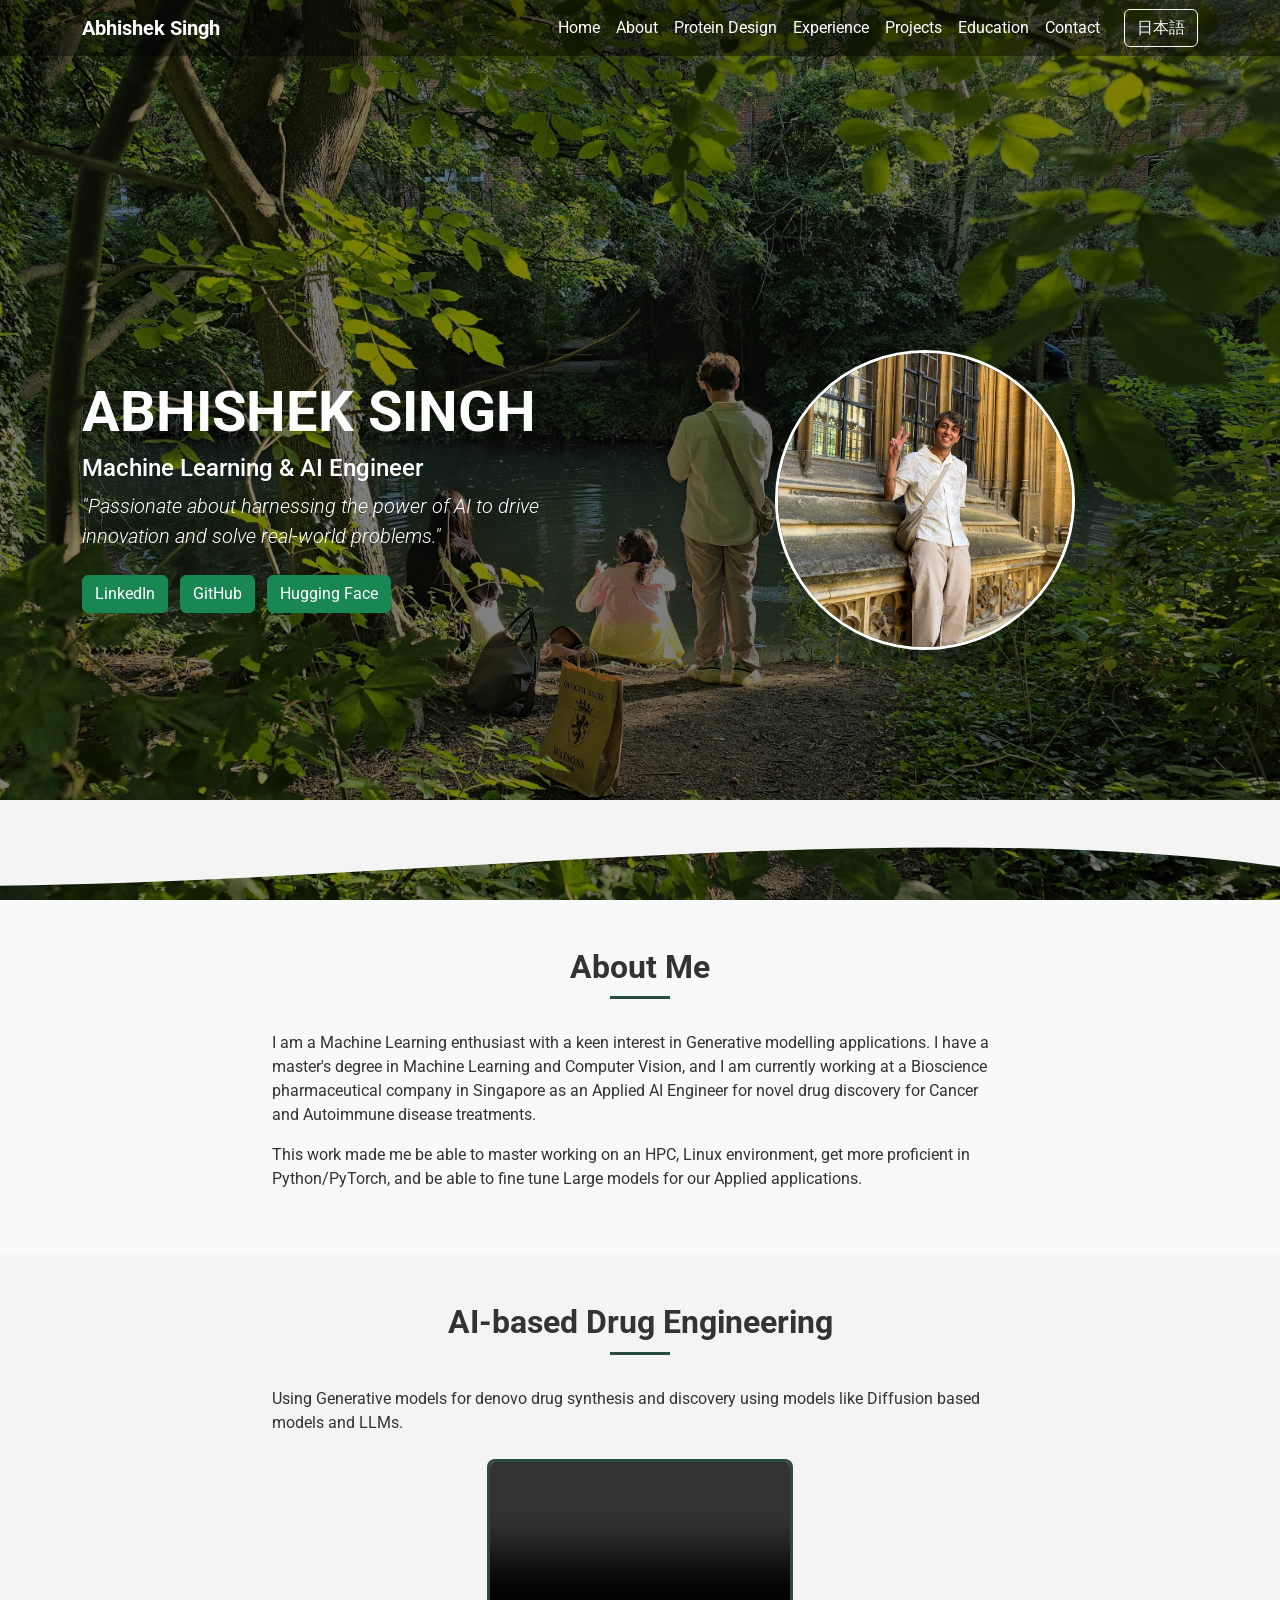
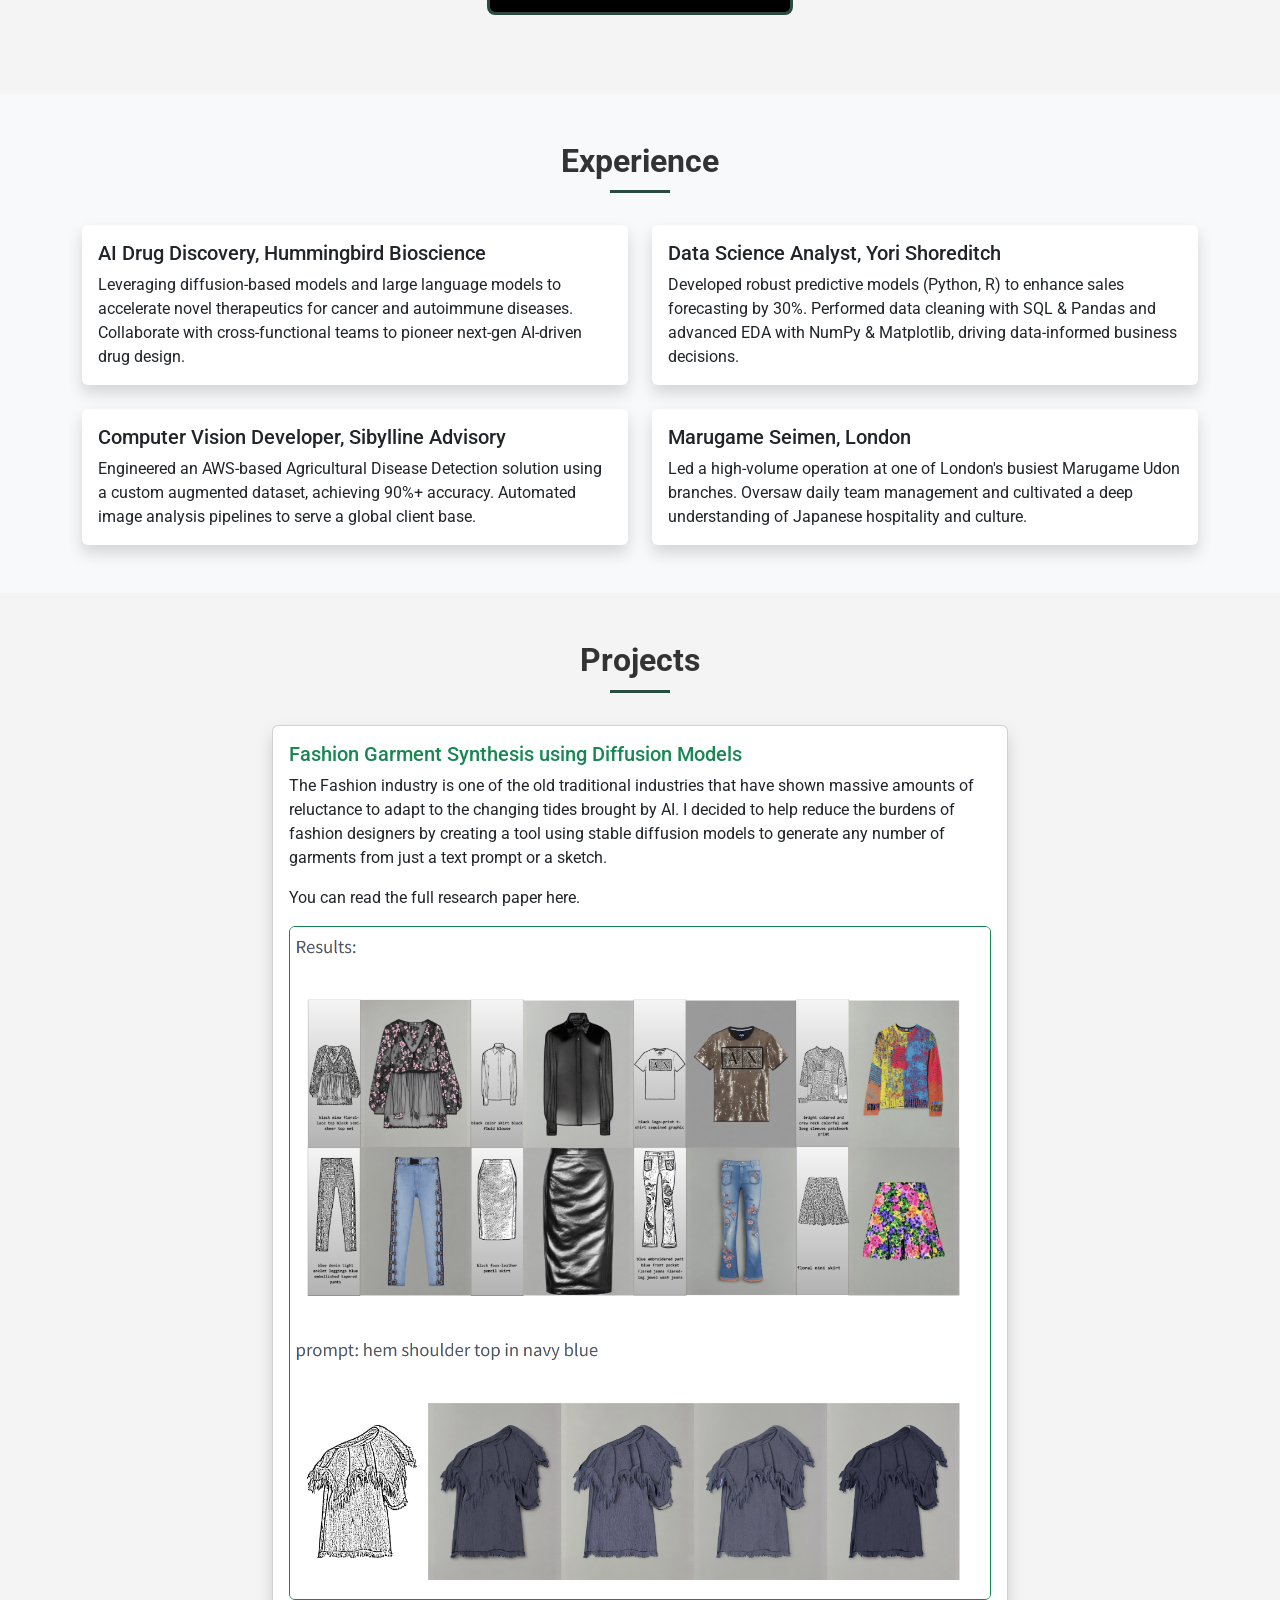
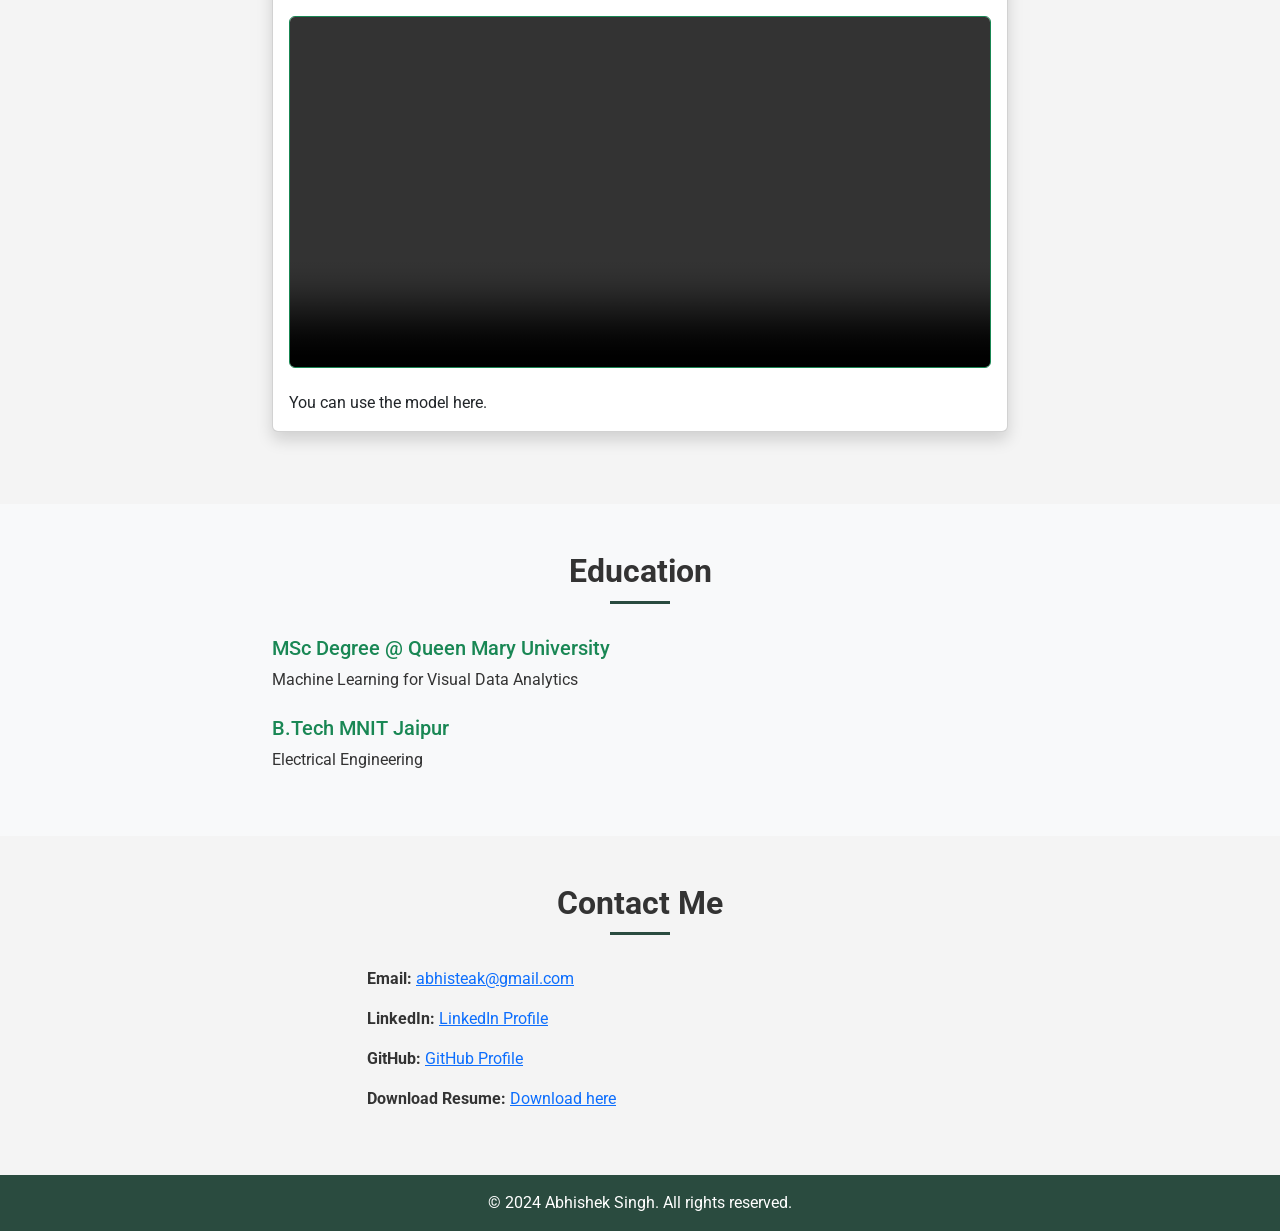
==== commit c83b8cf1: "Update index.html" ====
--- a/index.html
+++ b/index.html
@@ -209,7 +209,7 @@
                 Your browser does not support the video tag.
               </video>
             </div>
-            <button id="more-info-btn" class="btn btn-primary">Learn More</button>
+            
           </div>
         </div>
       </div>
@@ -223,18 +223,19 @@
       <h2 class="section-title">Experience</h2>
     </div>
 
-    <!-- Bootstrap row with 2 columns per row (on md+) -->
     <div class="row row-cols-1 row-cols-md-2 g-4">
       
-      <!-- Card 1: AI Drug Discovery, clickable link to protein.html -->
+      <!-- Card 1: AI Drug Discovery (Clickable) -->
       <div class="col">
         <a href="protein.html" class="text-decoration-none text-dark">
           <div class="card h-100 shadow hover-card border-0">
             <div class="card-body">
               <h5 class="card-title">AI Drug Discovery, Hummingbird Bioscience</h5>
               <p class="card-text">
-                Working on Diffusion based models and Large Language Model finetuning 
-                and applications for advancements in Drug discovery and Cancer treatment.
+                Leveraging diffusion-based models and large language models 
+                to accelerate novel therapeutics for cancer and autoimmune diseases. 
+                Collaborate with cross-functional teams to pioneer next-gen 
+                AI-driven drug design.
               </p>
             </div>
           </div>
@@ -247,9 +248,10 @@
           <div class="card-body">
             <h5 class="card-title">Data Science Analyst, Yori Shoreditch</h5>
             <p class="card-text">
-              Built advanced predictive models (Python &amp; R), performed data cleaning 
-              with SQL &amp; Pandas, advanced EDA with NumPy &amp; Matplotlib, and 
-              implemented ML algorithms to improve sales prediction accuracy by 30%.
+              Developed robust predictive models (Python, R) to enhance sales 
+              forecasting by 30%. Performed data cleaning with SQL &amp; Pandas 
+              and advanced EDA with NumPy &amp; Matplotlib, driving data-informed 
+              business decisions.
             </p>
           </div>
         </div>
@@ -261,8 +263,9 @@
           <div class="card-body">
             <h5 class="card-title">Computer Vision Developer, Sibylline Advisory</h5>
             <p class="card-text">
-              Developed &amp; deployed an Agricultural Disease Detection model on AWS 
-              using a custom augmented dataset; achieved over 90% accuracy.
+              Engineered an AWS-based Agricultural Disease Detection solution 
+              using a custom augmented dataset, achieving 90%+ accuracy. 
+              Automated image analysis pipelines to serve a global client base.
             </p>
           </div>
         </div>
@@ -272,10 +275,11 @@
       <div class="col">
         <div class="card h-100 shadow hover-card border-0">
           <div class="card-body">
-            <h5 class="card-title">Marugame Seimen, London Part-time</h5>
+            <h5 class="card-title">Marugame Seimen, London</h5>
             <p class="card-text">
-              Worked as Team leader at one of the busiest Marugame Udon branches in 
-              London at Trafalgar Square; learned the Japanese language and culture.
+              Led a high-volume operation at one of London's busiest Marugame Udon branches. 
+              Oversaw daily team management and cultivated a deep understanding of 
+              Japanese hospitality and culture.
             </p>
           </div>
         </div>
@@ -284,6 +288,7 @@
     </div> <!-- row -->
   </div> <!-- container -->
 </section>
+
 
     <!-- ===== PROJECTS SECTION ===== -->
     <section id="projects" class="py-5">
--- a/style.css
+++ b/style.css
@@ -110,3 +110,12 @@
   background-color: #fff;
   color: #333;
 }
+/* Hover effect for cards */
+.hover-card {
+  transition: transform 0.3s ease, box-shadow 0.3s ease;
+}
+
+.hover-card:hover {
+  transform: translateY(-3px);
+  box-shadow: 0 8px 15px rgba(0, 0, 0, 0.1);
+}
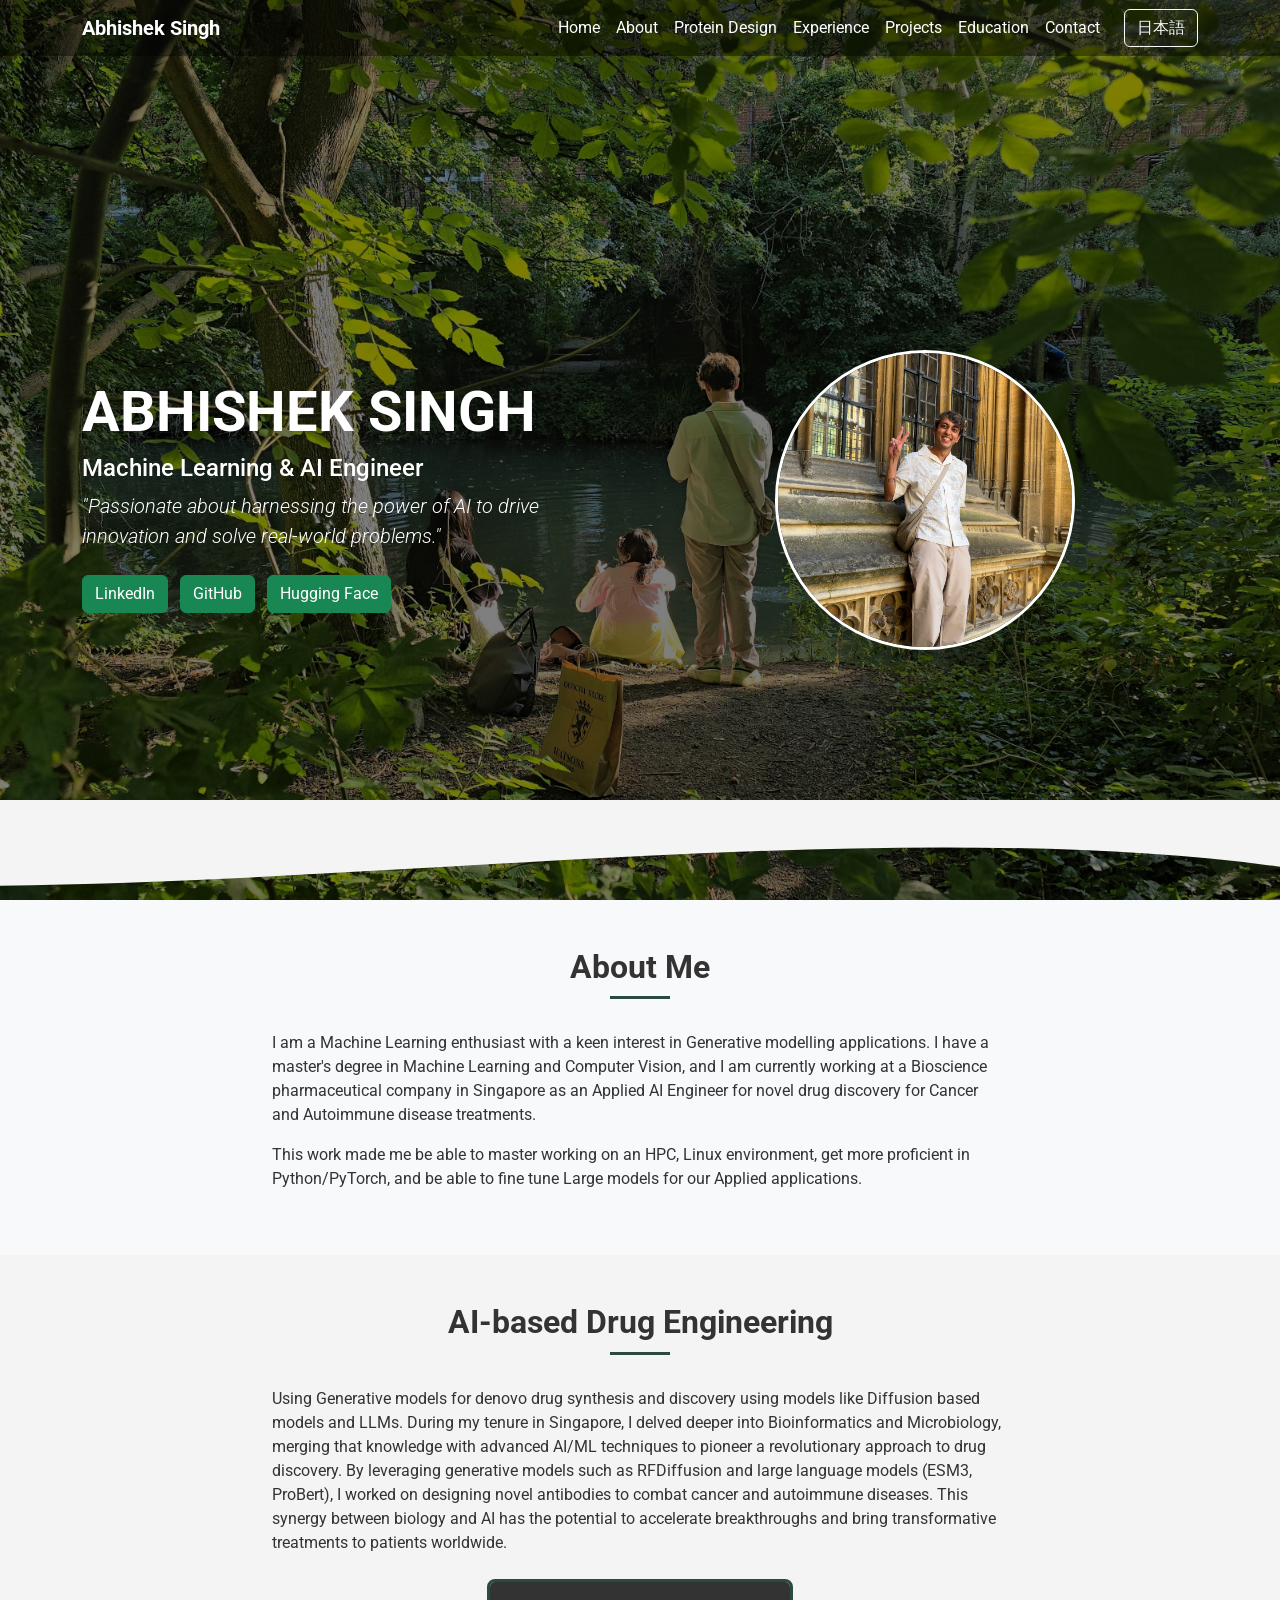
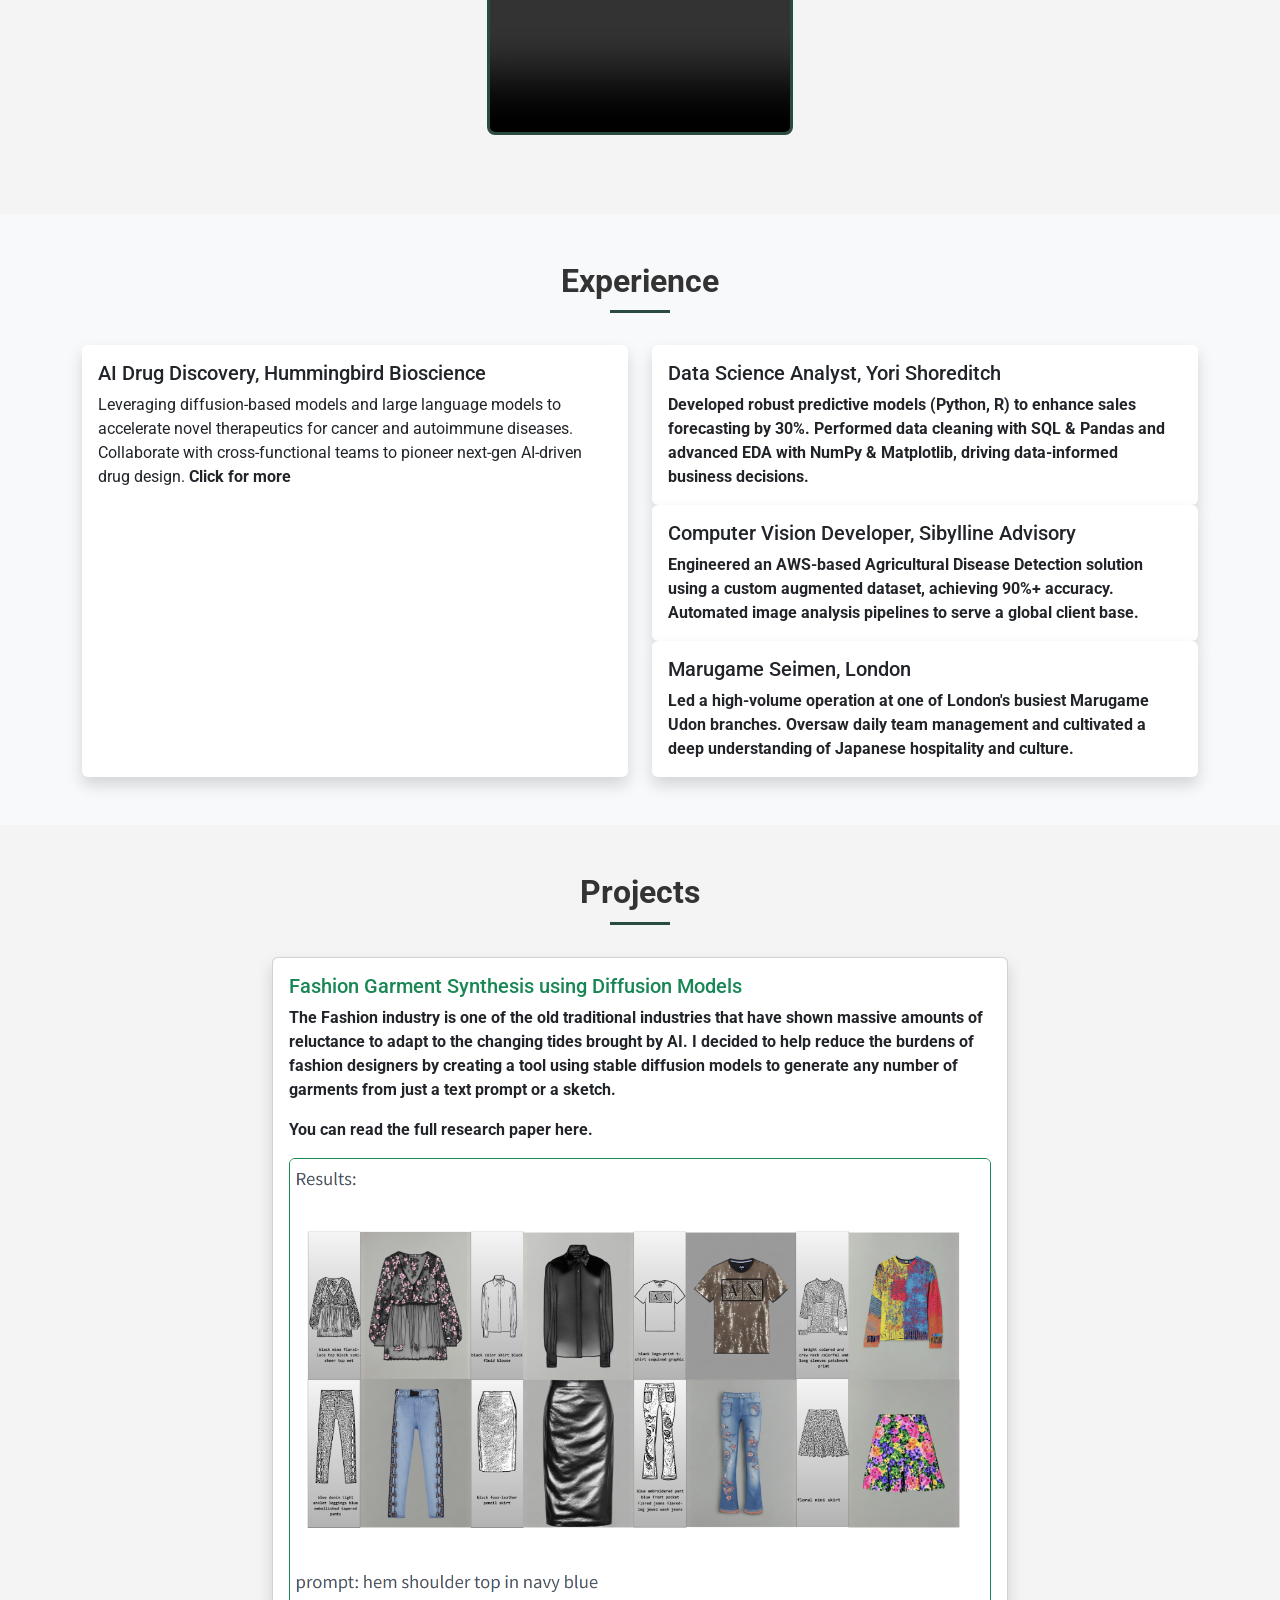
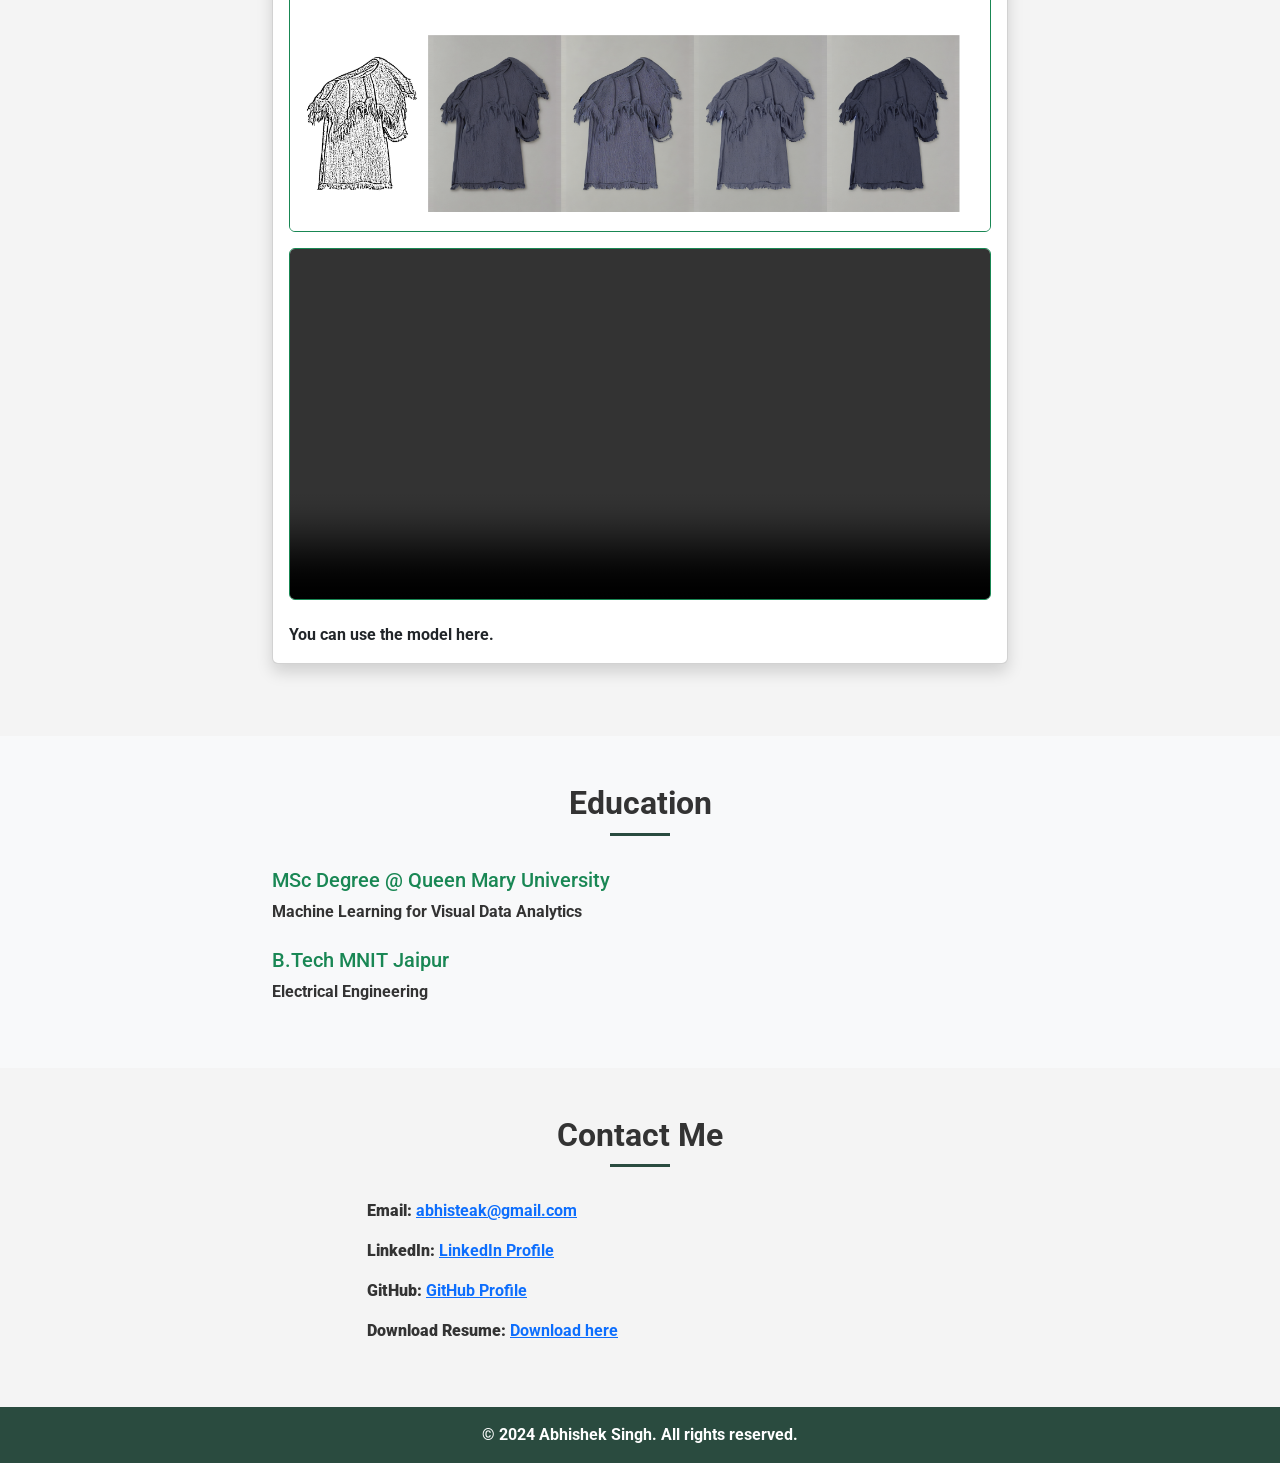
==== commit e1a6e7fc: "Update index.html" ====
--- a/index.html
+++ b/index.html
@@ -235,7 +235,7 @@
                 Leveraging diffusion-based models and large language models 
                 to accelerate novel therapeutics for cancer and autoimmune diseases. 
                 Collaborate with cross-functional teams to pioneer next-gen 
-                AI-driven drug design.
+                AI-driven drug design. <strong> Click for more
               </p>
             </div>
           </div>
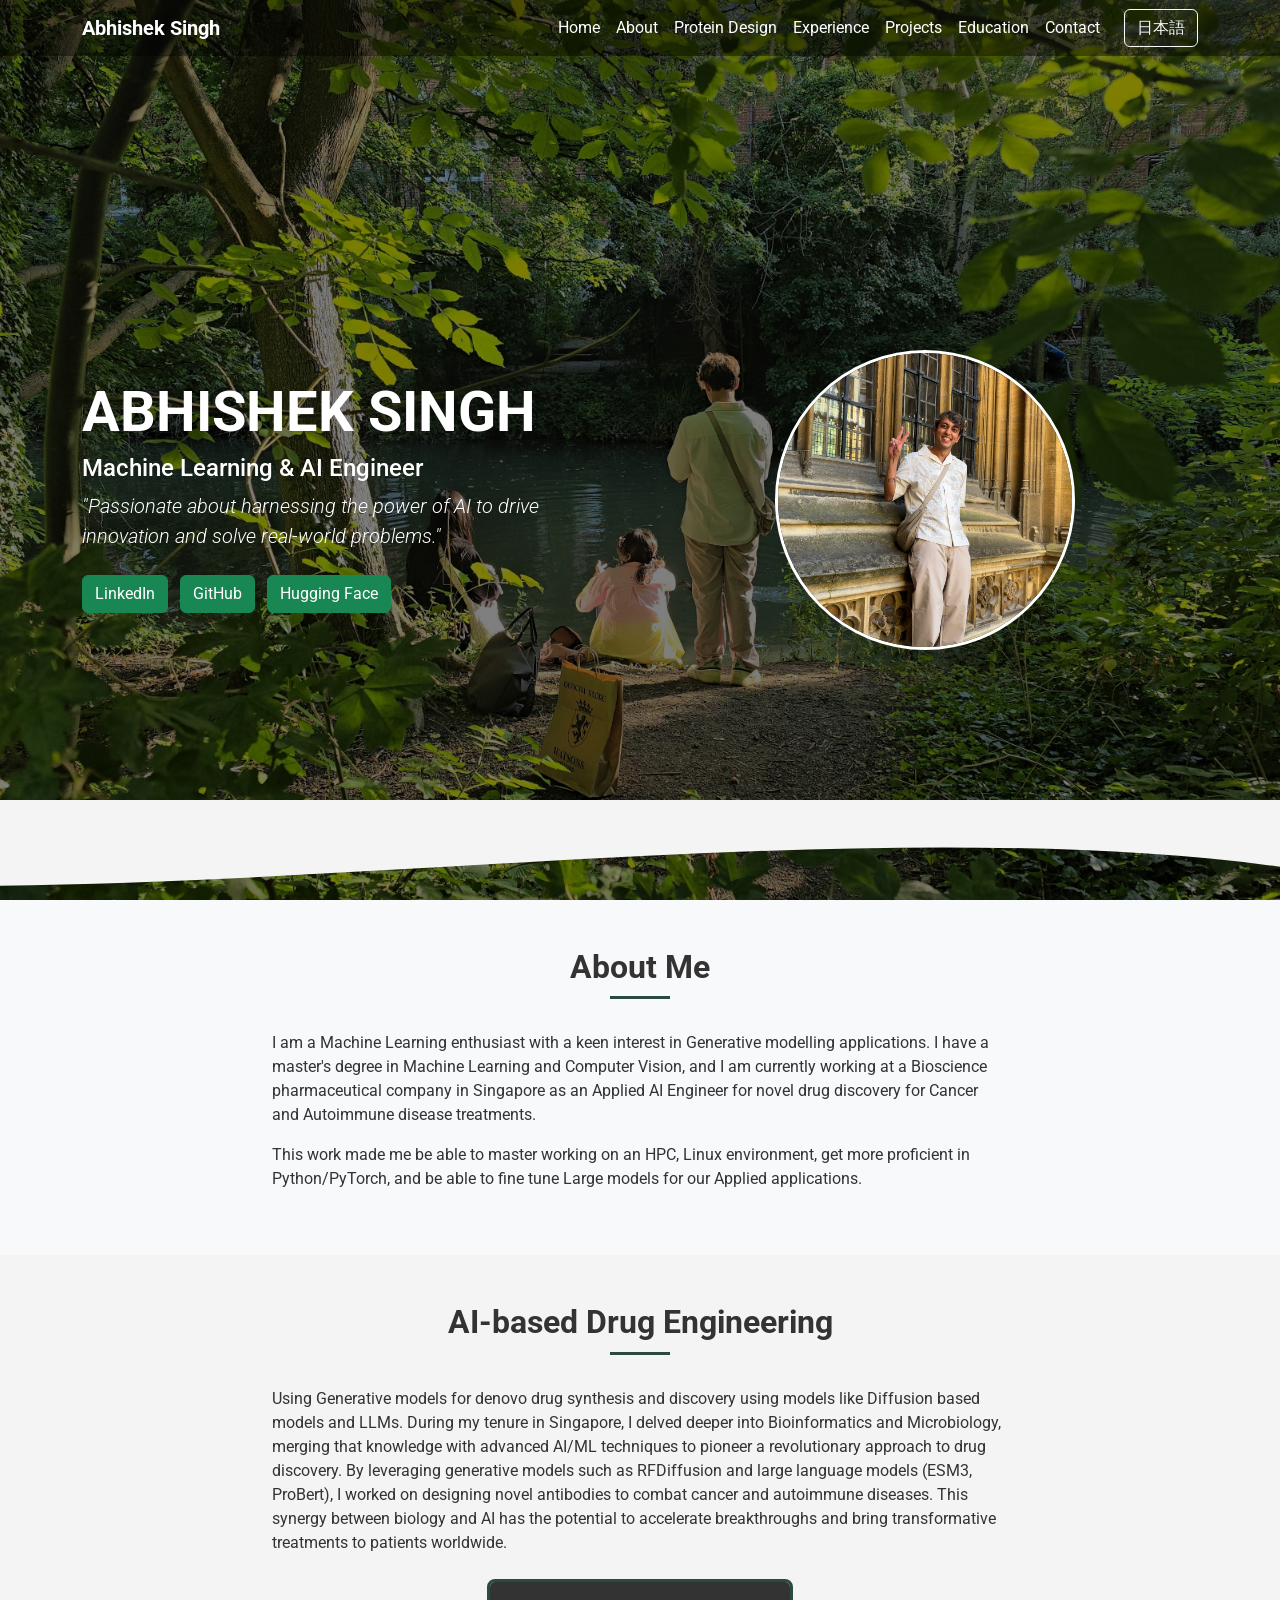
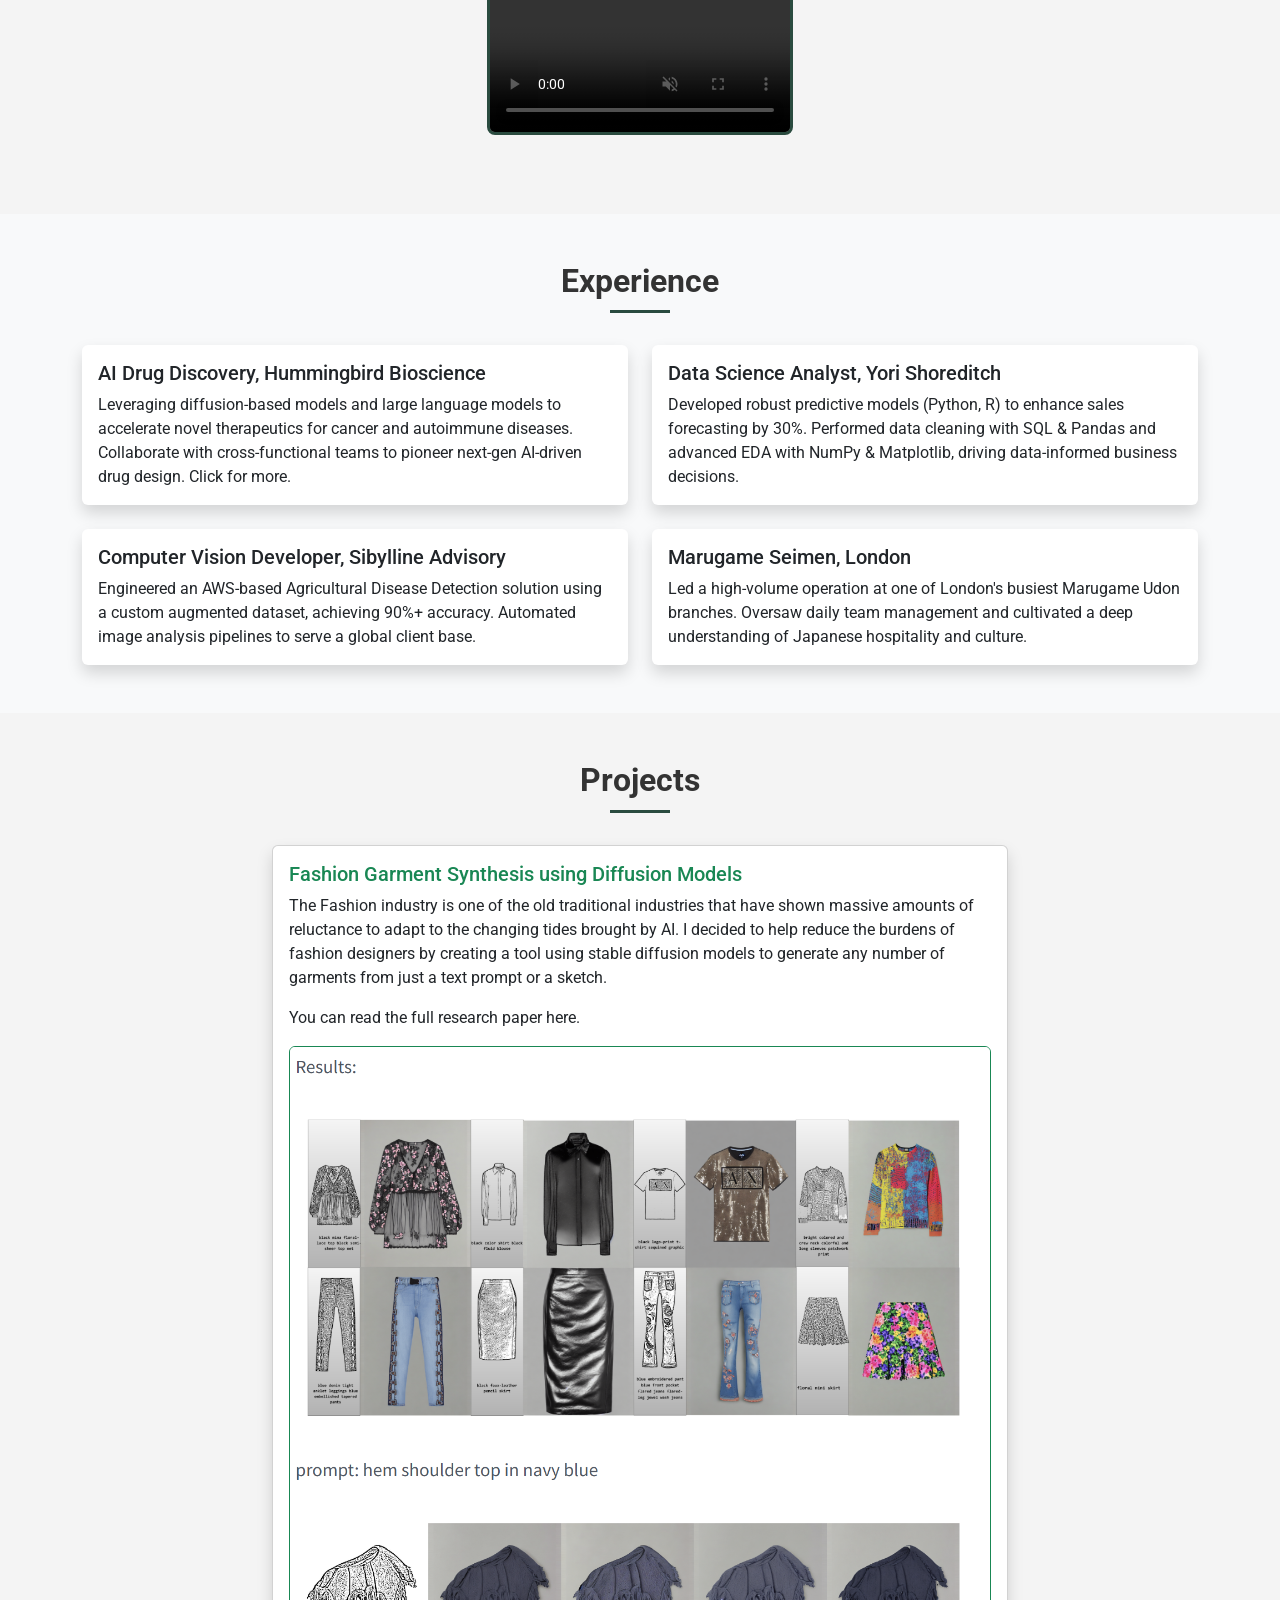
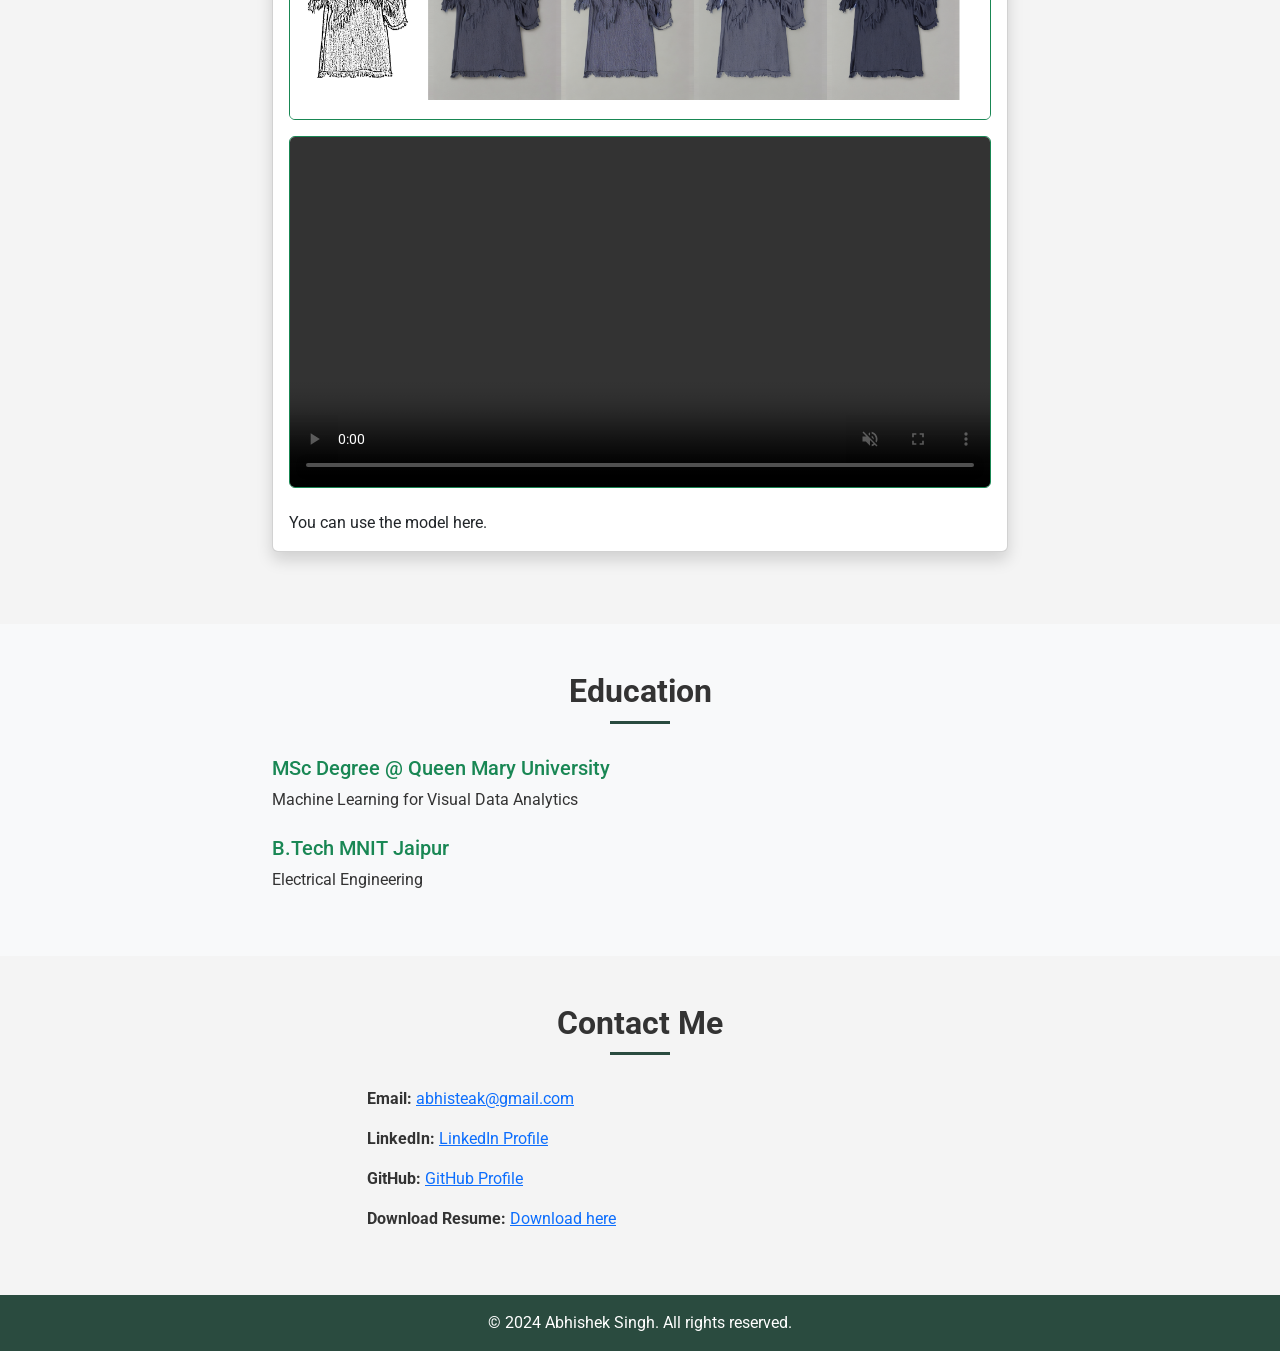
==== commit 60826b00: "Update index.html" ====
--- a/index.html
+++ b/index.html
@@ -235,7 +235,7 @@
                 Leveraging diffusion-based models and large language models 
                 to accelerate novel therapeutics for cancer and autoimmune diseases. 
                 Collaborate with cross-functional teams to pioneer next-gen 
-                AI-driven drug design. <strong> Click for more
+                AI-driven drug design. Click for more.
               </p>
             </div>
           </div>
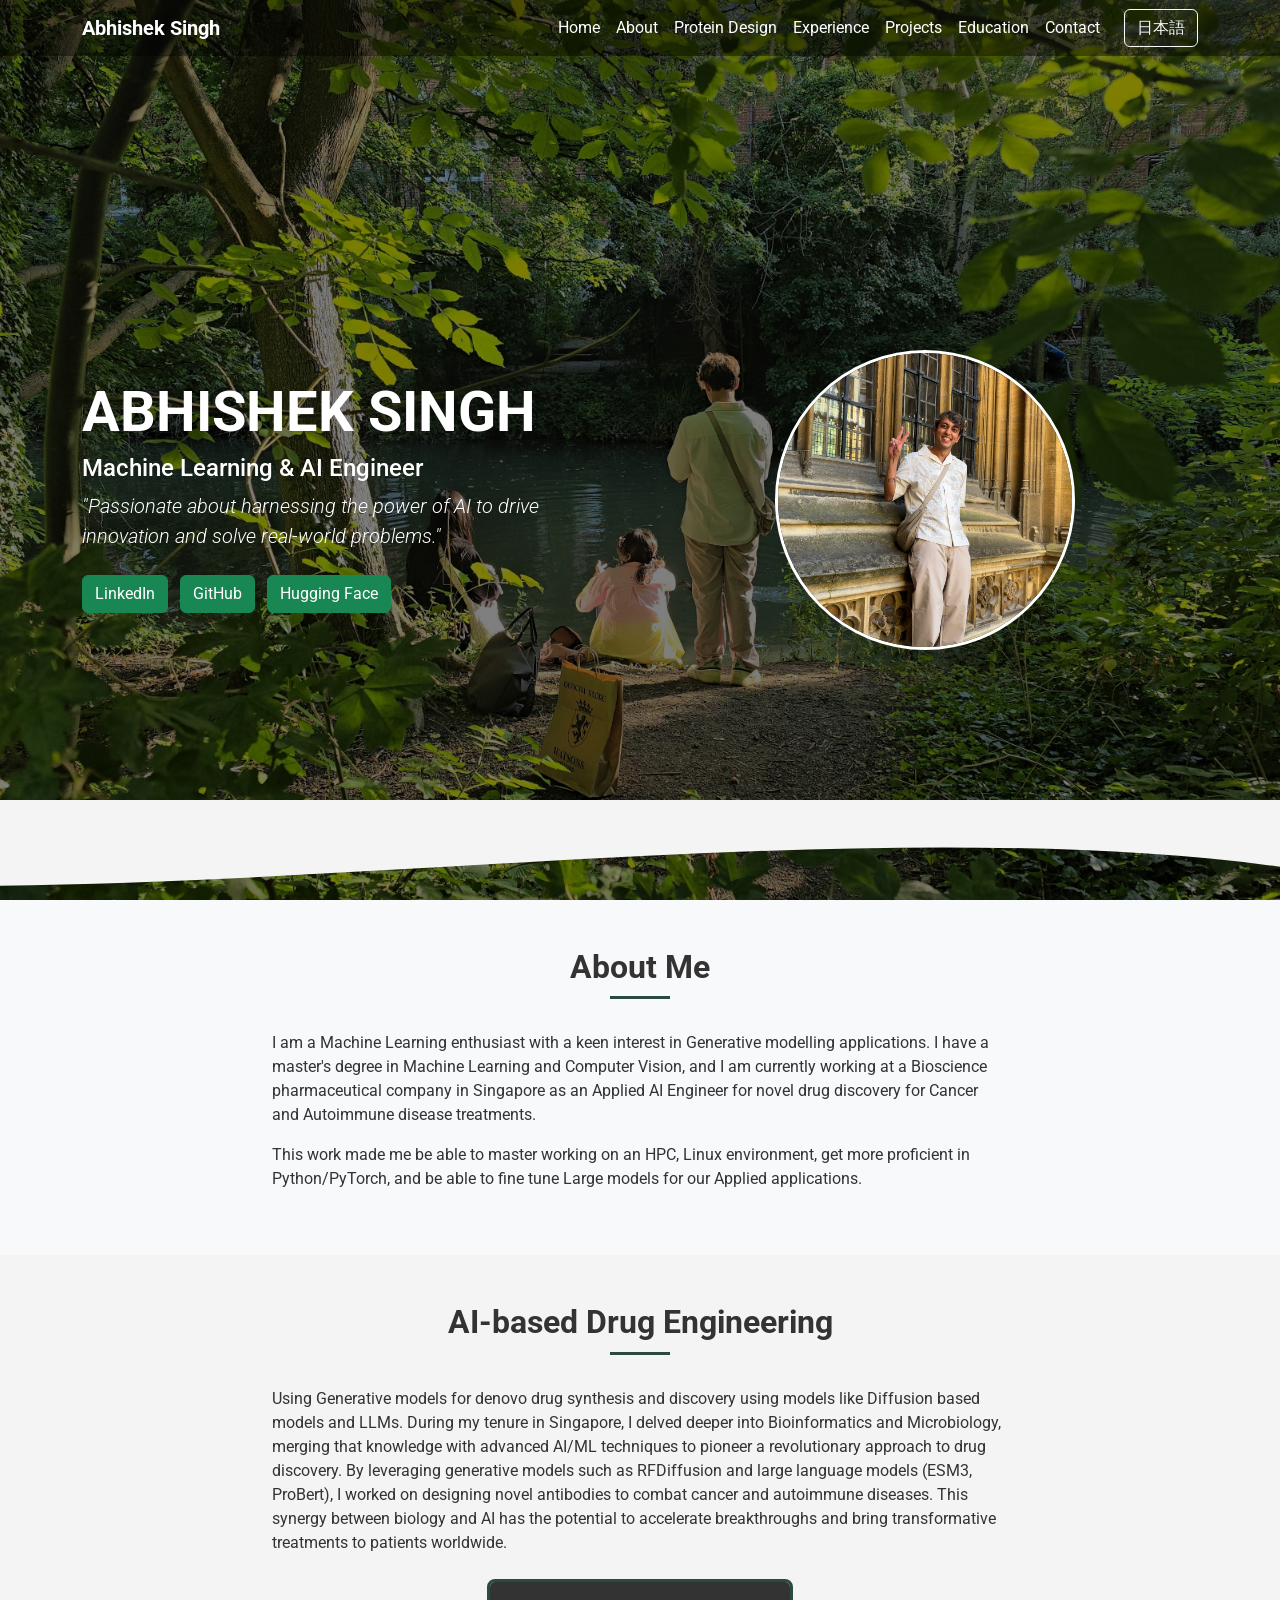
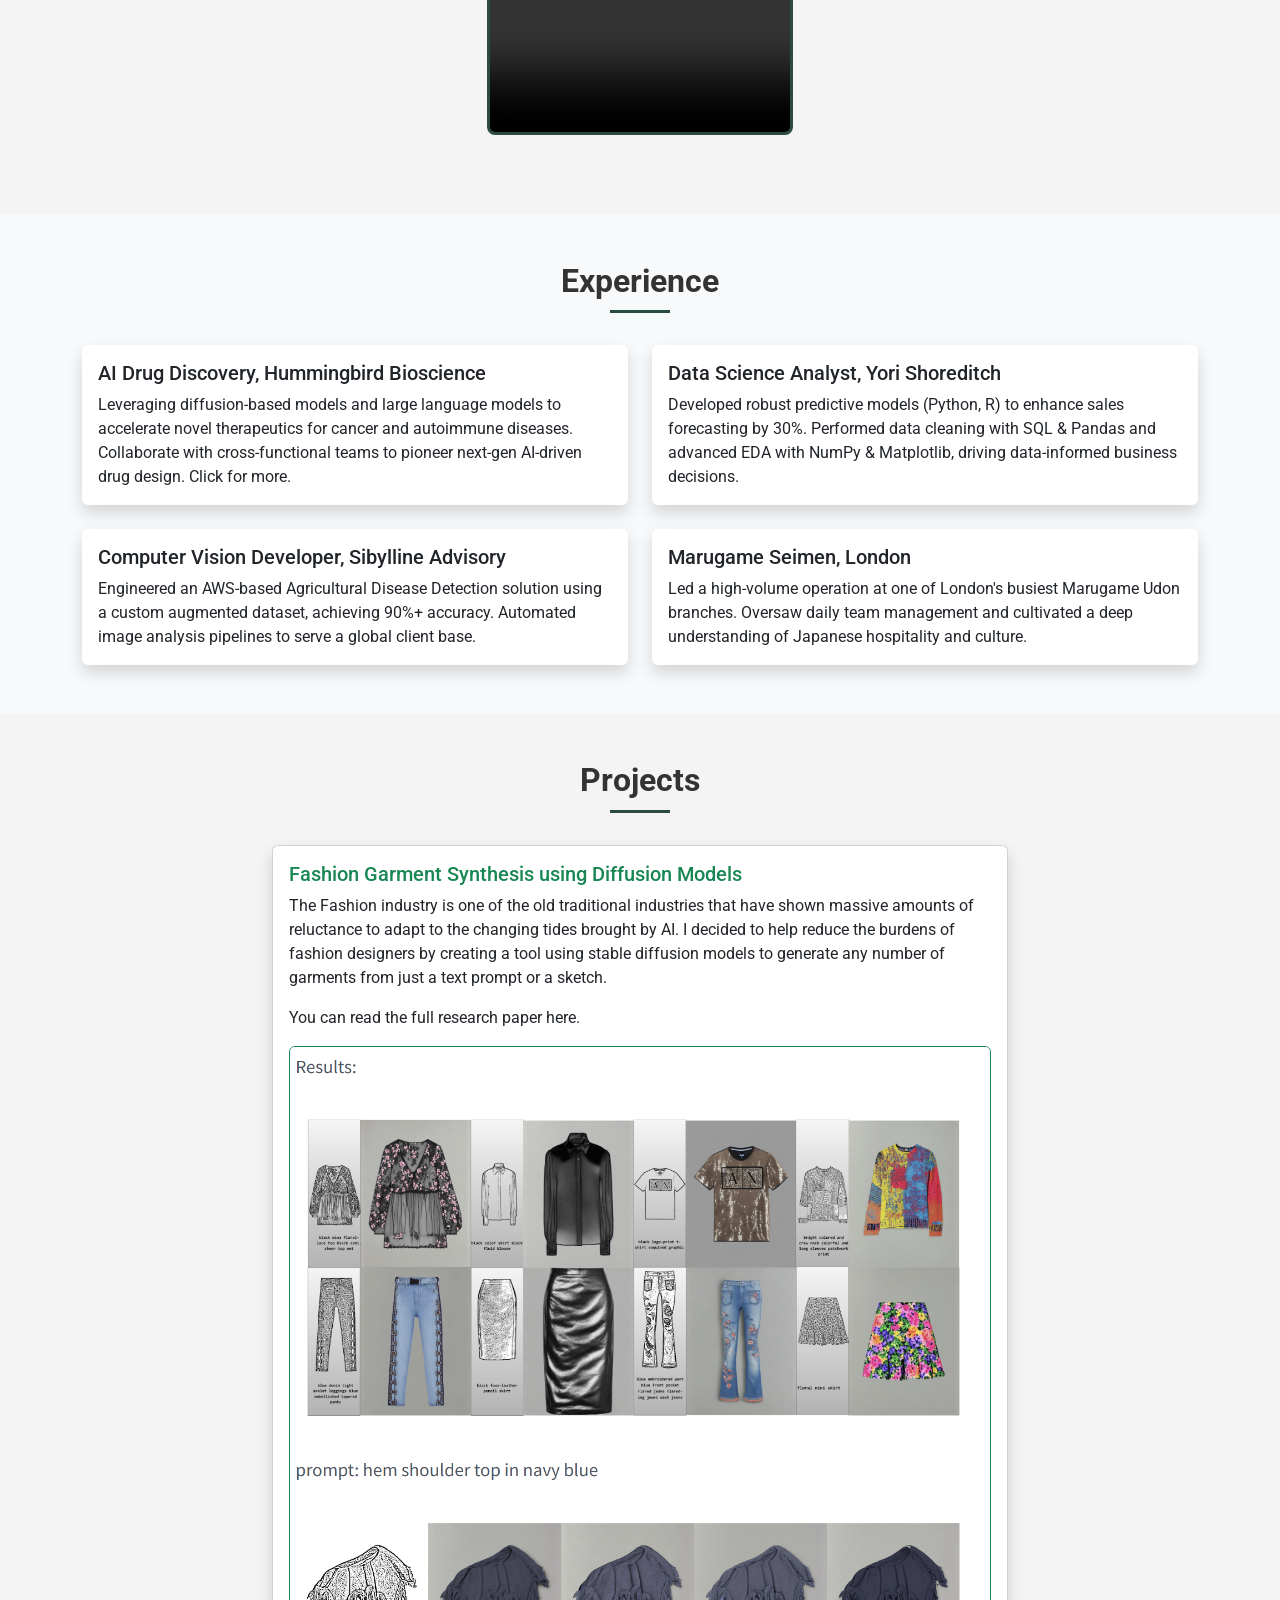
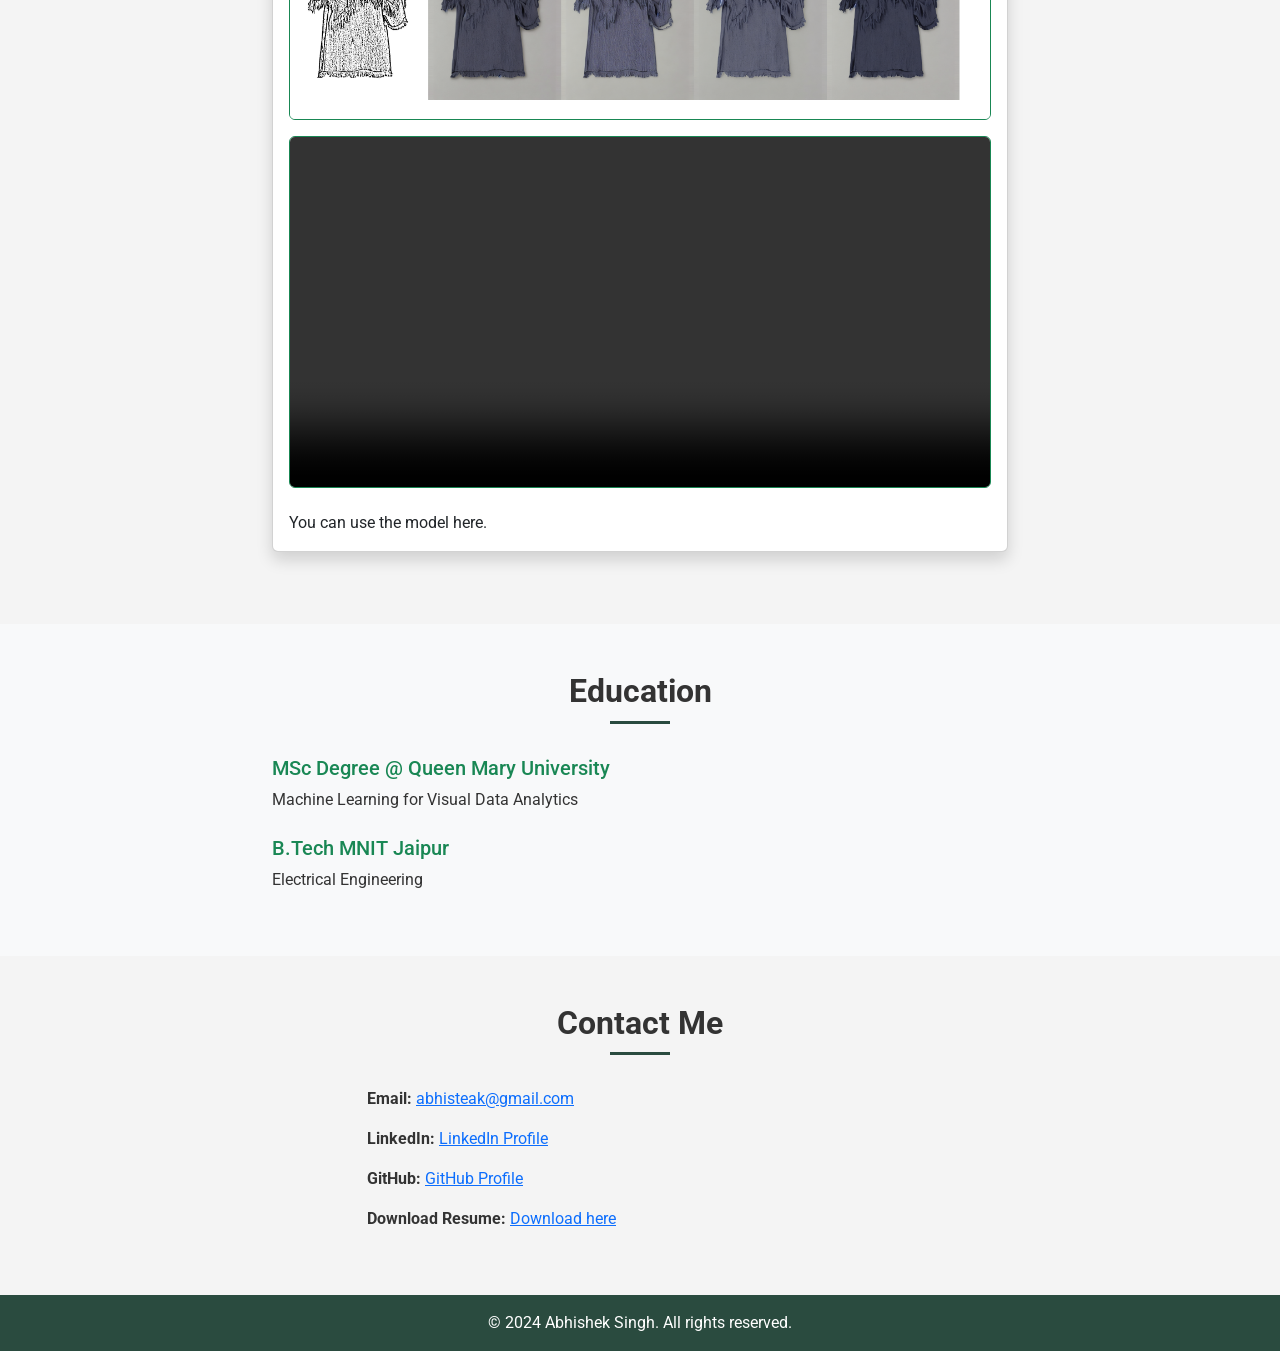
==== commit ee5e1efc: "Update index.html" ====
--- a/index.html
+++ b/index.html
@@ -391,7 +391,7 @@
             </p>
             <p>
               <strong id="contact-resume-label">Download Resume:</strong>
-              <a href="abhi_tech_uk.pdf" target="_blank" id="contact-resume-link"
+              <a href="abhi_tech.pdf" target="_blank" id="contact-resume-link"
                 >Download here</a
               >
             </p>
